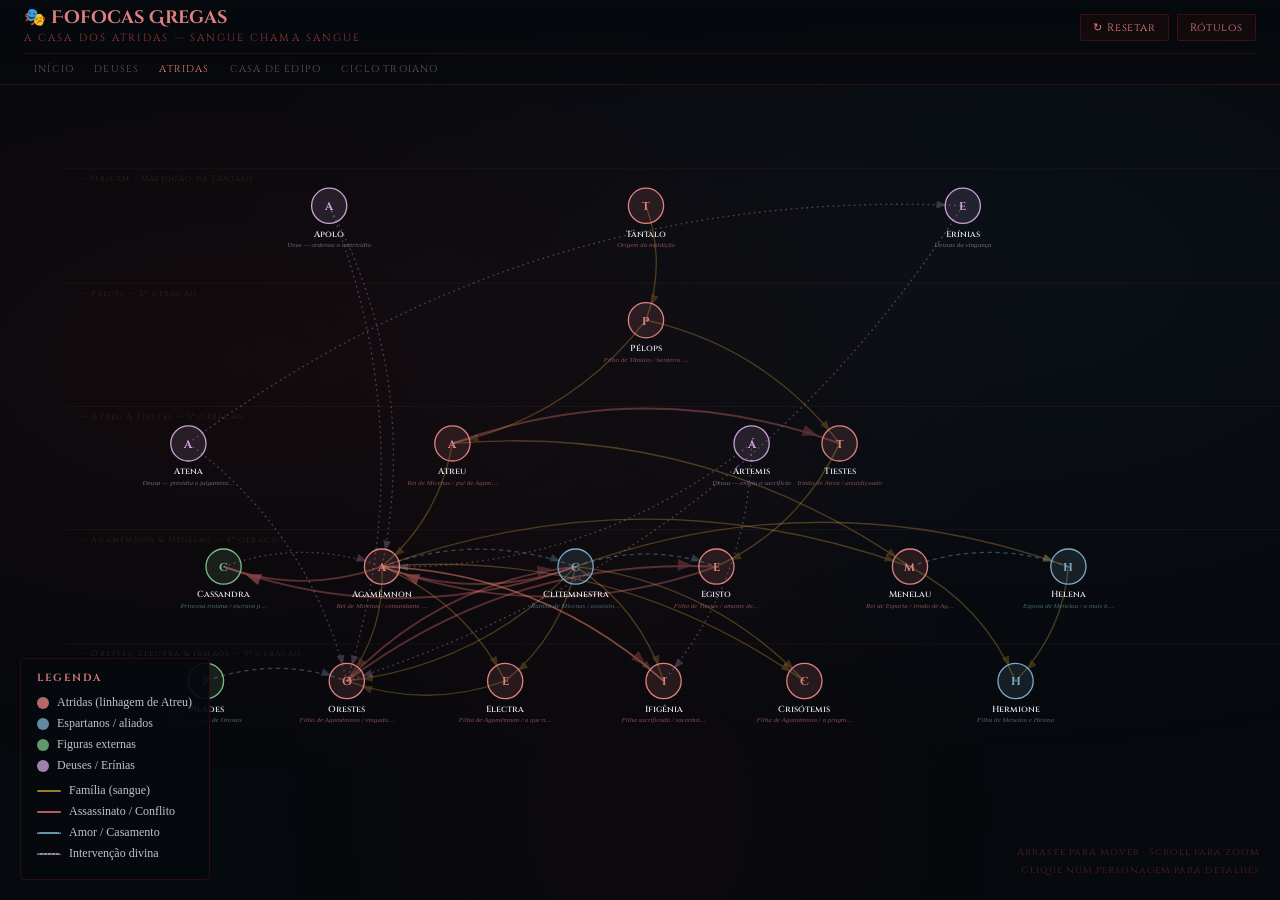
==== atridas-mapa.html @ 34084a75 "Add family tree map for Édipo and update navigation - Created a new HTML file for the family tree of" ====
<!DOCTYPE html>
<html lang="pt-BR">
<head>
<meta charset="UTF-8">
<meta name="viewport" content="width=device-width, initial-scale=1.0">
<title>Fofocas Gregas — Os Atridas</title>
<link href="https://fonts.googleapis.com/css2?family=Cinzel+Decorative:wght@700;900&family=Cinzel:wght@400;600;700&family=IM+Fell+English:ital@0;1&display=swap" rel="stylesheet">
<style>
* { margin:0; padding:0; box-sizing:border-box; }
:root {
  --bg: #06090D;
  --crimson: #8B1A1A;
  --crimson-l: #C44040;
  --steel: #4A6A8A;
  --steel-l: #7AAAC4;
  --gold: #C9973A;
  --gold-l: #E8C472;
  --parch: #EEF2F8;
  --green-l: #7ABD8A;
  --purple-l: #C8A0D4;
}
body {
  background: var(--bg);
  font-family: 'IM Fell English', Georgia, serif;
  overflow: hidden; height:100vh; width:100vw;
}
body::before {
  content:'';
  position:fixed; inset:0;
  background:
    radial-gradient(ellipse at 20% 40%, rgba(139,26,26,0.1) 0%, transparent 55%),
    radial-gradient(ellipse at 80% 30%, rgba(74,106,138,0.08) 0%, transparent 55%),
    radial-gradient(ellipse at 50% 90%, rgba(139,26,26,0.06) 0%, transparent 40%);
  pointer-events:none;
}
#header {
  position:fixed; top:0; left:0; right:0; z-index:100;
  padding:10px 24px 0;
  display:flex; flex-direction:column; align-items:stretch;
  background:linear-gradient(to bottom,rgba(6,9,13,0.98),rgba(6,9,13,0.7));
  border-bottom:1px solid rgba(139,26,26,0.35);
}
.header-top { display:flex; align-items:center; justify-content:space-between; padding-bottom:8px; }
.header-left h1 { font-family:'Cinzel Decorative',serif; font-size:1.1rem; color:#E08080; line-height:1; }
.header-left p { font-family:'Cinzel',serif; font-size:0.65rem; letter-spacing:0.2em; color:var(--crimson-l); opacity:0.8; margin-top:3px; text-transform:uppercase; }
.header-controls { display:flex; gap:8px; }
.btn { font-family:'Cinzel',serif; font-size:0.68rem; letter-spacing:0.08em; padding:5px 12px; border:1px solid rgba(139,26,26,0.4); background:rgba(139,26,26,0.1); color:#E08080; border-radius:2px; cursor:pointer; transition:all 0.2s; }
.btn:hover { background:rgba(139,26,26,0.25); border-color:var(--crimson-l); }

.site-nav { display:flex; border-top:1px solid rgba(139,26,26,0.25); padding:4px 0; }
.site-nav a { font-family:'Cinzel',serif; font-size:0.62rem; letter-spacing:0.12em; text-transform:uppercase; text-decoration:none; color:rgba(200,160,160,0.5); padding:4px 10px; transition:color 0.2s; }
.site-nav a:hover { color:#E08080; }
.site-nav a.active { color:#E08080; }

#legend {
  position:fixed; bottom:20px; left:20px; z-index:100;
  background:rgba(6,9,13,0.93); border:1px solid rgba(139,26,26,0.28); border-radius:4px; padding:12px 16px; min-width:190px;
}
#legend h3 { font-family:'Cinzel',serif; font-size:0.65rem; letter-spacing:0.15em; color:#E08080; text-transform:uppercase; margin-bottom:10px; opacity:0.9; }
.leg-item { display:flex; align-items:center; gap:8px; margin-bottom:6px; font-size:0.75rem; color:var(--parch); opacity:0.8; }
.leg-dot { width:12px; height:12px; border-radius:50%; flex-shrink:0; }
.leg-line { width:24px; height:2px; flex-shrink:0; border-radius:2px; }

#info-panel {
  position:fixed; top:100px; right:20px; z-index:100; width:270px;
  background:rgba(6,9,13,0.97); border:1px solid rgba(139,26,26,0.38); border-radius:4px;
  padding:18px; opacity:0; transform:translateX(20px); transition:all 0.3s ease; pointer-events:none;
}
#info-panel.visible { opacity:1; transform:translateX(0); pointer-events:all; }
#info-name { font-family:'Cinzel',serif; font-size:1rem; font-weight:700; color:#E08080; margin-bottom:4px; }
#info-role { font-style:italic; font-size:0.8rem; color:var(--crimson-l); opacity:0.9; margin-bottom:10px; }
#info-desc { font-size:0.8rem; color:var(--parch); opacity:0.85; line-height:1.65; margin-bottom:10px; }
#info-obras { border-top:1px solid rgba(139,26,26,0.22); padding-top:10px; }
#info-obras h4 { font-family:'Cinzel',serif; font-size:0.62rem; letter-spacing:0.15em; color:var(--crimson-l); opacity:0.7; text-transform:uppercase; margin-bottom:6px; }
.obra-tag { display:inline-block; background:rgba(139,26,26,0.14); border:1px solid rgba(139,26,26,0.32); border-radius:2px; padding:2px 7px; font-size:0.7rem; color:var(--parch); margin:2px; }
#info-close { position:absolute; top:10px; right:12px; font-size:1rem; color:#E08080; opacity:0.5; cursor:pointer; background:none; border:none; font-family:serif; }
#info-close:hover { opacity:1; }

#hint { position:fixed; bottom:20px; right:20px; z-index:100; font-family:'Cinzel',serif; font-size:0.62rem; letter-spacing:0.1em; color:var(--crimson-l); opacity:0.4; text-align:right; line-height:1.8; }
#canvas { position:fixed; inset:0; width:100%; height:100%; }
</style>
</head>
<body>

<div id="header">
  <div class="header-top">
    <div class="header-left">
      <h1>🎭 Fofocas Gregas</h1>
      <p>A Casa dos Atridas — Sangue chama sangue</p>
    </div>
    <div class="header-controls">
      <button class="btn" onclick="resetView()">&#8635; Resetar</button>
      <button class="btn" onclick="toggleLabels()">Rótulos</button>
    </div>
  </div>
  <nav class="site-nav">
    <a href="index.html">Início</a>
    <a href="deuses-mapa.html">Deuses</a>
    <a href="atridas-mapa.html" class="active">Atridas</a>
    <a href="familia-edipo-mapa.html">Casa de Édipo</a>
    <a href="ciclo-troiano-mapa.html">Ciclo Troiano</a>
  </nav>
</div>

<div id="legend">
  <h3>Legenda</h3>
  <div class="leg-item"><div class="leg-dot" style="background:#E08080"></div> Atridas (linhagem de Atreu)</div>
  <div class="leg-item"><div class="leg-dot" style="background:#7AAAC4"></div> Espartanos / aliados</div>
  <div class="leg-item"><div class="leg-dot" style="background:#7ABD8A"></div> Figuras externas</div>
  <div class="leg-item"><div class="leg-dot" style="background:#C8A0D4"></div> Deuses / Erínias</div>
  <div style="margin-top:10px">
  <div class="leg-item"><div class="leg-line" style="background:#C9973A"></div> Família (sangue)</div>
  <div class="leg-item"><div class="leg-line" style="background:#E87272"></div> Assassinato / Conflito</div>
  <div class="leg-item"><div class="leg-line" style="background:none; border-top:2px dashed #7EB8D4; height:0"></div> Amor / Casamento</div>
  <div class="leg-item"><div class="leg-line" style="background:none; border-top:2px dotted #C8A0D4; height:0"></div> Intervenção divina</div>
  </div>
</div>

<div id="info-panel">
  <button id="info-close" onclick="closeInfo()">✕</button>
  <div id="info-name"></div>
  <div id="info-role"></div>
  <div id="info-desc"></div>
  <div id="info-obras">
    <h4>Aparece em</h4>
    <div id="info-obras-list"></div>
  </div>
</div>

<div id="hint">
  Arraste para mover · Scroll para zoom<br>
  Clique num personagem para detalhes
</div>

<svg id="canvas"></svg>

<script>
const CX = 660;
const GY  = [110, 240, 380, 520, 650];

const nodes = [
  // GEN 0 — origem da maldição
  { id:'tantalo',    label:'Tântalo',     role:'Origem da maldição',          group:'atrida',  x:CX,      y:GY[0],
    desc:'Rei lídio, filho de Zeus. Cometeu o crime mais abominável: matou o próprio filho Pélops, cozinhou-o e serviu aos deuses num banquete. Foi condenado ao Tártaro para sempre. Sua transgressão atraiu a maldição que perseguiria toda a linhagem.',
    obras:['Referenciado em Agamêmnon (Ésquilo)','As Troianas'] },
  { id:'erinias',    label:'Erínias',     role:'Deusas da vingança',          group:'deus',    x:CX+360,  y:GY[0],
    desc:'As Fúrias — Alecto, Megera e Tisífone. Deusas da vingança familiar que perseguem quem derrama sangue de parentes. São as grandes antagonistas de Orestes na Oresteia de Ésquilo, transformando-se ao final nas Eumênides ("as benevolentes").',
    obras:['As Eumênides (Ésquilo)','As Coéforas (Ésquilo)'] },
  { id:'apolo',      label:'Apolo',       role:'Deus — ordenou o matricídio', group:'deus',    x:CX-360,  y:GY[0],
    desc:'Deus da profecia e da purificação. Foi Apolo quem ordenou a Orestes que vingasse o pai matando a mãe. Depois defendeu Orestes no tribunal de Atena em Atenas — o primeiro julgamento por júri da história mítica.',
    obras:['As Eumênides (Ésquilo)','As Coéforas','Orestes (Eurípides)','Electra (Eurípides)'] },

  // GEN 1
  { id:'pelops',     label:'Pélops',      role:'Filho de Tântalo / herdeiro da maldição', group:'atrida', x:CX, y:GY[1],
    desc:'Filho de Tântalo, reconstituído pelos deuses após o banquete macabro. Venceu uma corrida de bigas traindo o auriga Mírtilo — e ao matá-lo, recebeu outra maldição sobre seus filhos. Deu nome ao Peloponeso.',
    obras:['Referenciado em Agamêmnon','Electra'] },

  // GEN 2
  { id:'atreu',      label:'Atreu',       role:'Rei de Micenas / pai de Agamêmnon', group:'atrida', x:CX-220, y:GY[2],
    desc:'Filho de Pélops, rei de Micenas. Sua rivalidade com o irmão Tiestes chegou ao cúmulo do horror: serviu-lhe os próprios filhos num banquete de vingança. Pai de Agamêmnon e Menelau — os Atridas.',
    obras:['Referenciado em Agamêmnon (Ésquilo)','Electra'] },
  { id:'tiestes',    label:'Tiestes',     role:'Irmão de Atreu / amaldiçoado', group:'atrida', x:CX+220, y:GY[2],
    desc:'Irmão rival de Atreu. Seduziu a esposa do irmão e em represália foi servido com carne dos próprios filhos. Amaldiçoou Atreu e toda a descendência. Pai de Egisto — que vingaria o pai décadas depois.',
    obras:['Referenciado em Agamêmnon','Electra (Sófocles)'] },

  // GEN 3
  { id:'agamemnon',  label:'Agamêmnon',   role:'Rei de Micenas / comandante grego', group:'atrida', x:CX-300, y:GY[3],
    desc:'O filho mais célebre de Atreu. Comandante supremo dos gregos em Troia. Sacrificou a filha Ifigênia para obter ventos favoráveis. Ao regressar vitorioso, foi assassinado na banheira pela esposa Clitemnestra e o amante Egisto. Protagonista da tragédia que abre a Oresteia.',
    obras:['Agamêmnon (Ésquilo)','As Coéforas','Hécuba (Eurípides)','Ifigênia em Áulis','As Troianas'] },
  { id:'menelau',    label:'Menelau',      role:'Rei de Esparta / irmão de Agamêmnon', group:'atrida', x:CX+300, y:GY[3],
    desc:'Irmão de Agamêmnon, rei de Esparta. O rapto de sua esposa Helena por Páris foi o estopim da Guerra de Troia. Personagem que em Eurípides aparece frequentemente como político covarde e calculista, contrastando com a imagem heroica tradicional.',
    obras:['As Troianas','Andrômaca','Helena','Orestes (Eurípides)','Ifigênia em Áulis'] },
  { id:'egisto',     label:'Egisto',       role:'Filho de Tiestes / amante de Clitemnestra', group:'atrida', x:CX+80, y:GY[3],
    desc:'Único filho sobrevivente de Tiestes. Tornou-se amante de Clitemnestra durante a ausência de Agamêmnon e co-conspirador no assassinato do rei. Governa Micenas com a rainha até ser morto por Orestes em ato de vingança.',
    obras:['Agamêmnon (Ésquilo)','As Coéforas','Electra (Sófocles)','Electra (Eurípides)'] },

  // ESPOSAS / PARCEIRAS GEN 3
  { id:'clitemnestra', label:'Clitemnestra', role:'Rainha de Micenas / assassina do marido', group:'esparta', x:CX-80, y:GY[3],
    desc:'A grande figura feminina da Oresteia. Matou Agamêmnon em vingança pelo sacrifício de Ifigênia e pela chegada de Cassandra como escrava. Governa Micenas com pulso de ferro até ser morta pelo próprio filho Orestes — e mesmo morta persegue-o como fantasma.',
    obras:['Agamêmnon (Ésquilo)','As Coéforas','As Eumênides','Electra (Sófocles)','Electra (Eurípides)','Ifigênia em Áulis'] },
  { id:'helena',     label:'Helena',        role:'Esposa de Menelau / a mais bela', group:'esparta', x:CX+480, y:GY[3],
    desc:'Filha de Zeus e Leda, irmã de Clitemnestra. A mulher mais bela do mundo. Sua fuga (ou rapto) com Páris causou a Guerra de Troia. Eurípides sugere numa versão alternativa que um fantasma foi para Troia enquanto a verdadeira Helena aguardava no Egito.',
    obras:['As Troianas','Helena (Eurípides)','Orestes (Eurípides)','Andrômaca'] },

  // GEN 4 — filhos
  { id:'orestes',    label:'Orestes',      role:'Filho de Agamêmnon / vingador / julgado', group:'atrida', x:CX-340, y:GY[4],
    desc:'O centro da Oresteia. Exilado desde criança, retorna para vingar o pai matando a mãe e Egisto — ato ordenado por Apolo mas punido pelas Erínias. É o primeiro personagem mítico a ser "julgado" por um tribunal humano, em Atenas, e absolvido. Aparece em mais peças do que qualquer outro herói trágico.',
    obras:['As Coéforas (Ésquilo)','As Eumênides','Electra (Sófocles)','Electra (Eurípides)','Orestes (Eurípides)','Andrômaca','Ifigênia em Táuris'] },
  { id:'electra',    label:'Electra',      role:'Filha de Agamêmnon / a que não esquece', group:'atrida', x:CX-160, y:GY[4],
    desc:'Filha de Agamêmnon e Clitemnestra. Recusou-se a aceitar o assassinato do pai e passou anos em humilhação na corte de Egisto e Clitemnestra, esperando o retorno de Orestes. Incita o irmão ao matricídio. Aparece em três versões diferentes — Ésquilo, Sófocles e Eurípides — cada uma com uma psicologia distinta.',
    obras:['As Coéforas (Ésquilo)','Electra (Sófocles)','Electra (Eurípides)','Orestes (Eurípides)'] },
  { id:'ifigenia',   label:'Ifigênia',     role:'Filha sacrificada / sacerdotisa', group:'atrida', x:CX+20,  y:GY[4],
    desc:'Primogênita de Agamêmnon. Sacrificada (ou não, dependendo da versão) pelo pai para obter ventos favoráveis à frota grega. Ártemis a salvou transportando-a para a Táuris como sacerdotisa. Reencontra Orestes na Táuris numa peça de aventura quase novelesca de Eurípides.',
    obras:['Ifigênia em Áulis (Eurípides)','Ifigênia em Táuris (Eurípides)'] },
  { id:'crisótemis',  label:'Crisótemis',  role:'Filha de Agamêmnon / a pragmática', group:'atrida', x:CX+180, y:GY[4],
    desc:'Filha de Agamêmnon e Clitemnestra, irmã de Electra. Pragmática e conformada, aconselha Electra a aceitar a situação. Funciona na peça de Sófocles como contraponto à obsessão vingativa da irmã — papel análogo ao de Ismene em Antígona.',
    obras:['Electra (Sófocles)'] },
  { id:'hermione',   label:'Hermione',     role:'Filha de Menelau e Helena',       group:'esparta', x:CX+420, y:GY[4],
    desc:'Única filha de Menelau e Helena, criada em Esparta enquanto a mãe estava em Troia. Em Andrômaca é a antagonista cruel que persegue a troiana. Em Orestes participa de um tenso triângulo com o primo e com Neoptólemo.',
    obras:['Andrômaca (Eurípides)','Orestes (Eurípides)'] },

  // outros ligados
  { id:'pilades',    label:'Pílades',      role:'Melhor amigo de Orestes',         group:'externo', x:CX-500, y:GY[4],
    desc:'Príncipe da Fócida, filho de Estrofio, melhor amigo e cunhado de Orestes. Figura de lealdade absoluta — em As Coéforas pronuncia apenas três versos, mas decisivos. Em Orestes de Eurípides torna-se co-conspirador num plano desesperado.',
    obras:['As Coéforas (Ésquilo)','Electra (Sófocles)','Electra (Eurípides)','Orestes (Eurípides)','Ifigênia em Táuris'] },
  { id:'atena',      label:'Atena',        role:'Deusa — presidiu o julgamento',   group:'deus',    x:CX-520, y:GY[2],
    desc:'Deusa da sabedoria. Presidiu o julgamento de Orestes no Areópago de Atenas, usando seu voto de minerva para absolver o matricida e transformar as Erínias nas Eumênides ("as benevolentes"). Ato que inaugura simbolicamente o sistema judiciário.',
    obras:['As Eumênides (Ésquilo)','As Troianas','Orestes (Eurípides)'] },
  { id:'cassandra',  label:'Cassandra',    role:'Princesa troiana / escrava profetisa', group:'externo', x:CX-480, y:GY[3],
    desc:'Princesa de Troia, amaldiçoada por Apolo para profetizar verdades que ninguém acredita. Levada como prêmio de guerra por Agamêmnon. Prevê seu próprio assassinato e o do rei com clareza perturbadora no palácio de Micenas, mas é ignorada.',
    obras:['Agamêmnon (Ésquilo)','As Troianas (Eurípides)','Hécuba'] },
  { id:'artemis',    label:'Ártemis',      role:'Deusa — exigiu o sacrifício',     group:'deus',    x:CX+120,  y:GY[2],
    desc:'Deusa da caça. Ofendida por Agamêmnon, reteve os ventos em Áulis e exigiu o sacrifício de Ifigênia. Numa versão alternativa (Eurípides), salvou Ifigênia no último momento substituindo-a por uma corça, transportando-a à Táuris.',
    obras:['Ifigênia em Áulis','Ifigênia em Táuris (Eurípides)','Hipólito (Eurípides)'] },
];

const edges = [
  // maldição original
  { s:'tantalo',     t:'pelops',      type:'familia',  label:'pai / filho amaldiçoado' },
  { s:'pelops',      t:'atreu',       type:'familia',  label:'pai / filho' },
  { s:'pelops',      t:'tiestes',     type:'familia',  label:'pai / filho' },
  { s:'atreu',       t:'tiestes',     type:'conflito', label:'serviu os filhos num banquete' },
  { s:'tiestes',     t:'egisto',      type:'familia',  label:'pai / filho (vingador)' },

  // atridas geração 3
  { s:'atreu',       t:'agamemnon',   type:'familia',  label:'pai / filho' },
  { s:'atreu',       t:'menelau',     type:'familia',  label:'pai / filho' },
  { s:'agamemnon',   t:'menelau',     type:'familia',  label:'irmãos Atridas' },

  // casamentos
  { s:'agamemnon',   t:'clitemnestra',type:'amor',     label:'casamento' },
  { s:'menelau',     t:'helena',      type:'amor',     label:'casamento' },
  { s:'clitemnestra',t:'egisto',      type:'amor',     label:'adultério / co-conspiradores' },

  // filhos agamêmnon
  { s:'agamemnon',   t:'orestes',     type:'familia',  label:'pai / filho' },
  { s:'agamemnon',   t:'electra',     type:'familia',  label:'pai / filha' },
  { s:'agamemnon',   t:'ifigenia',    type:'familia',  label:'pai / filha' },
  { s:'agamemnon',   t:'crisótemis',  type:'familia',  label:'pai / filha' },
  { s:'clitemnestra',t:'orestes',     type:'familia',  label:'mãe / filho' },
  { s:'clitemnestra',t:'electra',     type:'familia',  label:'mãe / filha' },
  { s:'clitemnestra',t:'ifigenia',    type:'familia',  label:'mãe / filha' },
  { s:'clitemnestra',t:'crisótemis',  type:'familia',  label:'mãe / filha' },

  // filhos menelau
  { s:'menelau',     t:'hermione',    type:'familia',  label:'pai / filha' },
  { s:'helena',      t:'hermione',    type:'familia',  label:'mãe / filha' },
  { s:'clitemnestra',t:'helena',      type:'familia',  label:'irmãs' },

  // assassinatos
  { s:'clitemnestra',t:'agamemnon',   type:'conflito', label:'assassinou na banheira' },
  { s:'egisto',      t:'agamemnon',   type:'conflito', label:'co-autor do assassinato' },
  { s:'orestes',     t:'clitemnestra',type:'conflito', label:'matricídio (por ordem de Apolo)' },
  { s:'orestes',     t:'egisto',      type:'conflito', label:'matou o usurpador' },
  { s:'agamemnon',   t:'ifigenia',    type:'conflito', label:'sacrificou a filha em Áulis' },
  { s:'agamemnon',   t:'cassandra',   type:'conflito', label:'trouxe como escrava' },
  { s:'clitemnestra',t:'cassandra',   type:'conflito', label:'assassinou junto com Agamêmnon' },

  // divinos
  { s:'apolo',       t:'orestes',     type:'divino',   label:'ordenou o matricídio' },
  { s:'apolo',       t:'agamemnon',   type:'divino',   label:'puniu com maldições' },
  { s:'erinias',     t:'orestes',     type:'divino',   label:'perseguiram o matricida' },
  { s:'atena',       t:'orestes',     type:'divino',   label:'absolveu no tribunal' },
  { s:'atena',       t:'erinias',     type:'divino',   label:'transformou em Eumênides' },
  { s:'artemis',     t:'agamemnon',   type:'divino',   label:'exigiu sacrifício de Ifigênia' },
  { s:'artemis',     t:'ifigenia',    type:'divino',   label:'salvou e levou à Táuris' },
  { s:'cassandra',   t:'agamemnon',   type:'divino',   label:'previu o assassinato' },

  // amizades / apoios
  { s:'pilades',     t:'orestes',     type:'amor',     label:'amizade absoluta / apoiou o matricídio' },
  { s:'electra',     t:'orestes',     type:'familia',  label:'incitou e reconheceu o irmão' },
];

// ─── RENDER ─────────────────────────────────────────────────────────────────
const svg = document.getElementById('canvas');
const W = window.innerWidth, H = window.innerHeight;
svg.setAttribute('viewBox', `0 0 ${W} ${H}`);

let transform = { x:0, y:0, scale:1 };
let showLabels = true, dragging = false, dragStart = null, transformStart = null, selectedNode = null;

const groupColors = {
  atrida:  '#E08080',
  esparta: '#7AAAC4',
  externo: '#7ABD8A',
  deus:    '#C8A0D4',
};
const groupFill = {
  atrida:  'rgba(224,128,128,0.13)',
  esparta: 'rgba(122,170,196,0.13)',
  externo: 'rgba(122,189,138,0.12)',
  deus:    'rgba(200,160,212,0.13)',
};
const edgeColors = {
  familia:  '#C9973A',
  amor:     '#7EB8D4',
  conflito: '#E87272',
  divino:   '#C8A0D4',
};

function ns(tag, attrs={}) {
  const el = document.createElementNS('http://www.w3.org/2000/svg', tag);
  for (const [k,v] of Object.entries(attrs)) el.setAttribute(k,v);
  return el;
}

const defs = ns('defs');
['familia','amor','conflito','divino'].forEach(t => {
  const mk = ns('marker',{id:`arr-${t}`,markerWidth:8,markerHeight:8,refX:20,refY:3,orient:'auto'});
  mk.appendChild(ns('path',{d:'M0,0 L0,6 L8,3 z',fill:edgeColors[t],opacity:'0.75'}));
  defs.appendChild(mk);
});
const flt = ns('filter',{id:'glow',x:'-30%',y:'-30%',width:'160%',height:'160%'});
flt.appendChild(ns('feGaussianBlur',{stdDeviation:'5',result:'blur'}));
flt.appendChild(ns('feComposite',{in:'SourceGraphic',in2:'blur',operator:'over'}));
defs.appendChild(flt);
svg.appendChild(defs);

const g = ns('g',{id:'main'});
svg.appendChild(g);
const edgeGroup = ns('g'), nodeGroup = ns('g');
g.appendChild(edgeGroup); g.appendChild(nodeGroup);

// generation bands
[['Origem / Maldição de Tântalo', GY[0]],
 ['Pélops — 2ª geração', GY[1]],
 ['Atreu & Tiestes — 3ª geração', GY[2]],
 ['Agamêmnon & Menelau — 4ª geração', GY[3]],
 ['Orestes, Electra & irmãos — 5ª geração', GY[4]]
].forEach(([lbl, y]) => {
  const line = ns('line',{x1:0,y1:y-42,x2:W*3,y2:y-42,stroke:'rgba(224,128,128,0.07)','stroke-width':'1'});
  edgeGroup.appendChild(line);
  const t = ns('text',{x:18,y:y-28,'font-family':'Cinzel, serif','font-size':'9','letter-spacing':'0.15em',fill:'rgba(224,128,128,0.2)'});
  t.textContent = `— ${lbl}`;
  edgeGroup.appendChild(t);
});

// edges
const edgeEls = {};
edges.forEach(e => {
  const src=nodes.find(n=>n.id===e.s), tgt=nodes.find(n=>n.id===e.t);
  if(!src||!tgt) return;
  const dx=tgt.x-src.x, dy=tgt.y-src.y;
  const mx=src.x+dx*0.5+dy*0.18, my=src.y+dy*0.5-dx*0.18;
  const dash = e.type==='amor'?'5,4':e.type==='divino'?'2,4':'none';
  const path = ns('path',{
    d:`M${src.x},${src.y} Q${mx},${my} ${tgt.x},${tgt.y}`,
    fill:'none', stroke:edgeColors[e.type],
    'stroke-width':e.type==='conflito'?2.2:1.5,
    'stroke-dasharray':dash, opacity:0.35,
    'marker-end':`url(#arr-${e.type})`,
  });
  edgeGroup.appendChild(path);
  const lbl = ns('text',{x:mx,y:my,'text-anchor':'middle','font-family':'IM Fell English, serif','font-size':'9','font-style':'italic',fill:edgeColors[e.type],opacity:0,'pointer-events':'none'});
  lbl.textContent = e.label;
  edgeGroup.appendChild(lbl);
  edgeEls[`${e.s}-${e.t}`]={path,lbl};
});

// nodes
const nodeEls = {};
nodes.forEach(node => {
  const grp = ns('g',{cursor:'pointer'});
  grp.dataset.id = node.id;
  const ring = ns('circle',{cx:node.x,cy:node.y,r:27,fill:'none',stroke:groupColors[node.group],'stroke-width':1.5,opacity:0,filter:'url(#glow)'});
  grp.appendChild(ring);
  const circle = ns('circle',{cx:node.x,cy:node.y,r:20,fill:groupFill[node.group],stroke:groupColors[node.group],'stroke-width':1.5});
  grp.appendChild(circle);
  const icon = ns('text',{x:node.x,y:node.y+5,'text-anchor':'middle','font-family':'Cinzel, serif','font-size':'13','font-weight':'700',fill:groupColors[node.group],'pointer-events':'none'});
  icon.textContent = node.label[0];
  grp.appendChild(icon);
  const label = ns('text',{x:node.x,y:node.y+35,'text-anchor':'middle','font-family':'Cinzel, serif','font-size':'10','font-weight':'600',fill:'#EEF2F8',opacity:showLabels?0.9:0,'pointer-events':'none'});
  label.textContent = node.label;
  grp.appendChild(label);
  const role = ns('text',{x:node.x,y:node.y+47,'text-anchor':'middle','font-family':'IM Fell English, serif','font-size':'8','font-style':'italic',fill:groupColors[node.group],opacity:showLabels?0.55:0,'pointer-events':'none'});
  role.textContent = node.role.length>28?node.role.slice(0,28)+'…':node.role;
  grp.appendChild(role);
  nodeGroup.appendChild(grp);
  nodeEls[node.id]={grp,circle,ring,label,role};

  grp.addEventListener('mouseenter',()=>{ if(selectedNode===node.id)return; circle.setAttribute('r',23); ring.setAttribute('opacity',0.5); highlightEdges(node.id,0.88); });
  grp.addEventListener('mouseleave',()=>{ if(selectedNode===node.id)return; circle.setAttribute('r',20); ring.setAttribute('opacity',0); resetEdges(); });
  grp.addEventListener('click',ev=>{ ev.stopPropagation(); selectNode(node); });
});

function highlightEdges(id,op){ edges.forEach(e=>{ const k=`${e.s}-${e.t}`; if(!edgeEls[k])return; if(e.s===id||e.t===id){edgeEls[k].path.setAttribute('opacity',op);edgeEls[k].lbl.setAttribute('opacity',op*0.9);}else edgeEls[k].path.setAttribute('opacity',0.05); }); }
function resetEdges(){ edges.forEach(e=>{ const k=`${e.s}-${e.t}`; if(!edgeEls[k])return; edgeEls[k].path.setAttribute('opacity',0.35); edgeEls[k].lbl.setAttribute('opacity',0); }); }
function selectNode(node){
  if(selectedNode&&nodeEls[selectedNode]){nodeEls[selectedNode].circle.setAttribute('r',20);nodeEls[selectedNode].ring.setAttribute('opacity',0);nodeEls[selectedNode].circle.setAttribute('stroke-width',1.5);}
  if(selectedNode===node.id){selectedNode=null;resetEdges();closeInfo();return;}
  selectedNode=node.id;
  nodeEls[node.id].circle.setAttribute('r',24);nodeEls[node.id].ring.setAttribute('opacity',0.85);nodeEls[node.id].circle.setAttribute('stroke-width',2.5);
  highlightEdges(node.id,0.92);
  document.getElementById('info-name').textContent=node.label;
  document.getElementById('info-role').textContent=node.role;
  document.getElementById('info-desc').textContent=node.desc;
  document.getElementById('info-obras-list').innerHTML=node.obras.map(o=>`<span class="obra-tag">${o}</span>`).join('');
  document.getElementById('info-panel').classList.add('visible');
}
function closeInfo(){
  document.getElementById('info-panel').classList.remove('visible');
  if(selectedNode&&nodeEls[selectedNode]){nodeEls[selectedNode].circle.setAttribute('r',20);nodeEls[selectedNode].ring.setAttribute('opacity',0);nodeEls[selectedNode].circle.setAttribute('stroke-width',1.5);}
  selectedNode=null;resetEdges();
}
svg.addEventListener('click',()=>closeInfo());
window.closeInfo=closeInfo;

// pan & zoom
const bb=nodes.reduce((a,n)=>({minX:Math.min(a.minX,n.x),maxX:Math.max(a.maxX,n.x),minY:Math.min(a.minY,n.y),maxY:Math.max(a.maxY,n.y)}),{minX:Infinity,maxX:-Infinity,minY:Infinity,maxY:-Infinity});
const cW=bb.maxX-bb.minX+140,cH=bb.maxY-bb.minY+140;
const initScale=Math.min((W-60)/cW,(H-100)/cH,1)*0.88;
transform.scale=initScale;
transform.x=(W-cW*initScale)/2-bb.minX*initScale+50;
transform.y=(H-cH*initScale)/2-bb.minY*initScale+55;
function applyT(){g.setAttribute('transform',`translate(${transform.x},${transform.y}) scale(${transform.scale})`);}
applyT();

svg.addEventListener('mousedown',e=>{if(e.target.closest('[data-id]'))return;dragging=true;dragStart={x:e.clientX,y:e.clientY};transformStart={...transform};svg.style.cursor='grabbing';});
window.addEventListener('mousemove',e=>{if(!dragging)return;transform.x=transformStart.x+(e.clientX-dragStart.x);transform.y=transformStart.y+(e.clientY-dragStart.y);applyT();});
window.addEventListener('mouseup',()=>{dragging=false;svg.style.cursor='default';});
svg.addEventListener('wheel',e=>{e.preventDefault();const f=e.deltaY<0?1.1:0.91;transform.x=e.clientX-(e.clientX-transform.x)*f;transform.y=e.clientY-(e.clientY-transform.y)*f;transform.scale*=f;applyT();},{passive:false});
let ltx=null,lty=null;
svg.addEventListener('touchstart',e=>{if(e.touches.length===1){dragging=true;ltx=e.touches[0].clientX;lty=e.touches[0].clientY;transformStart={...transform};dragStart={x:ltx,y:lty};}},{passive:true});
svg.addEventListener('touchmove',e=>{if(!dragging||e.touches.length!==1)return;transform.x=transformStart.x+(e.touches[0].clientX-dragStart.x);transform.y=transformStart.y+(e.touches[0].clientY-dragStart.y);applyT();},{passive:true});
svg.addEventListener('touchend',()=>{dragging=false;});
function resetView(){transform.scale=initScale;transform.x=(W-cW*initScale)/2-bb.minX*initScale+50;transform.y=(H-cH*initScale)/2-bb.minY*initScale+55;applyT();}
function toggleLabels(){showLabels=!showLabels;Object.values(nodeEls).forEach(({label,role})=>{label.setAttribute('opacity',showLabels?0.9:0);role.setAttribute('opacity',showLabels?0.55:0);});}
window.resetView=resetView;window.toggleLabels=toggleLabels;
</script>
</body>
</html>
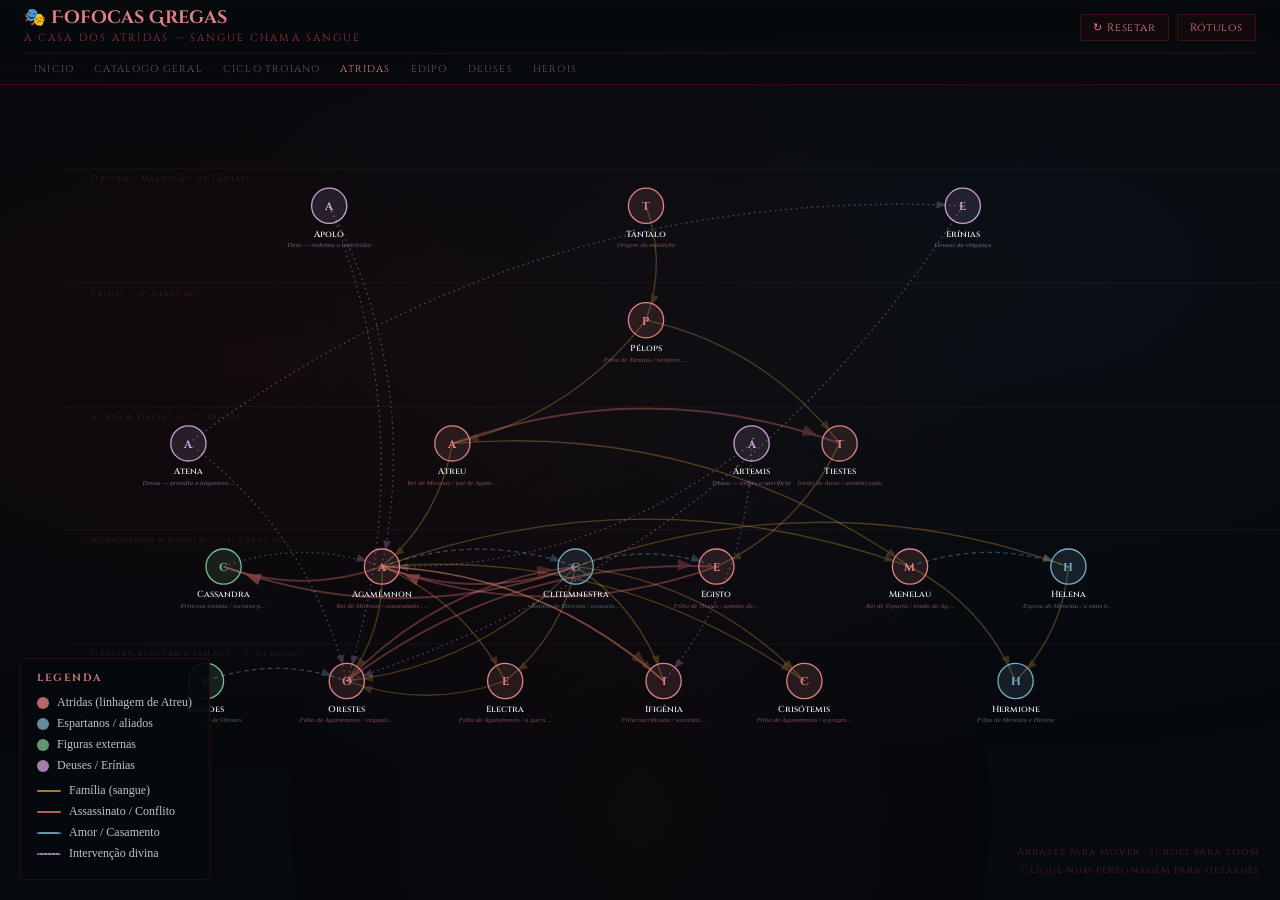
==== commit b41575f6: "Refactor cards in index.html to swap Édipo and Atridas content; add menu-links.js for dynamic naviga" ====
--- a/atridas-mapa.html
+++ b/atridas-mapa.html
@@ -1,431 +1,1328 @@
-<!DOCTYPE html>
+<!doctype html>
 <html lang="pt-BR">
-<head>
-<meta charset="UTF-8">
-<meta name="viewport" content="width=device-width, initial-scale=1.0">
-<title>Fofocas Gregas — Os Atridas</title>
-<link href="https://fonts.googleapis.com/css2?family=Cinzel+Decorative:wght@700;900&family=Cinzel:wght@400;600;700&family=IM+Fell+English:ital@0;1&display=swap" rel="stylesheet">
-<style>
-* { margin:0; padding:0; box-sizing:border-box; }
-:root {
-  --bg: #06090D;
-  --crimson: #8B1A1A;
-  --crimson-l: #C44040;
-  --steel: #4A6A8A;
-  --steel-l: #7AAAC4;
-  --gold: #C9973A;
-  --gold-l: #E8C472;
-  --parch: #EEF2F8;
-  --green-l: #7ABD8A;
-  --purple-l: #C8A0D4;
-}
-body {
-  background: var(--bg);
-  font-family: 'IM Fell English', Georgia, serif;
-  overflow: hidden; height:100vh; width:100vw;
-}
-body::before {
-  content:'';
-  position:fixed; inset:0;
-  background:
-    radial-gradient(ellipse at 20% 40%, rgba(139,26,26,0.1) 0%, transparent 55%),
-    radial-gradient(ellipse at 80% 30%, rgba(74,106,138,0.08) 0%, transparent 55%),
-    radial-gradient(ellipse at 50% 90%, rgba(139,26,26,0.06) 0%, transparent 40%);
-  pointer-events:none;
-}
-#header {
-  position:fixed; top:0; left:0; right:0; z-index:100;
-  padding:10px 24px 0;
-  display:flex; flex-direction:column; align-items:stretch;
-  background:linear-gradient(to bottom,rgba(6,9,13,0.98),rgba(6,9,13,0.7));
-  border-bottom:1px solid rgba(139,26,26,0.35);
-}
-.header-top { display:flex; align-items:center; justify-content:space-between; padding-bottom:8px; }
-.header-left h1 { font-family:'Cinzel Decorative',serif; font-size:1.1rem; color:#E08080; line-height:1; }
-.header-left p { font-family:'Cinzel',serif; font-size:0.65rem; letter-spacing:0.2em; color:var(--crimson-l); opacity:0.8; margin-top:3px; text-transform:uppercase; }
-.header-controls { display:flex; gap:8px; }
-.btn { font-family:'Cinzel',serif; font-size:0.68rem; letter-spacing:0.08em; padding:5px 12px; border:1px solid rgba(139,26,26,0.4); background:rgba(139,26,26,0.1); color:#E08080; border-radius:2px; cursor:pointer; transition:all 0.2s; }
-.btn:hover { background:rgba(139,26,26,0.25); border-color:var(--crimson-l); }
-
-.site-nav { display:flex; border-top:1px solid rgba(139,26,26,0.25); padding:4px 0; }
-.site-nav a { font-family:'Cinzel',serif; font-size:0.62rem; letter-spacing:0.12em; text-transform:uppercase; text-decoration:none; color:rgba(200,160,160,0.5); padding:4px 10px; transition:color 0.2s; }
-.site-nav a:hover { color:#E08080; }
-.site-nav a.active { color:#E08080; }
-
-#legend {
-  position:fixed; bottom:20px; left:20px; z-index:100;
-  background:rgba(6,9,13,0.93); border:1px solid rgba(139,26,26,0.28); border-radius:4px; padding:12px 16px; min-width:190px;
-}
-#legend h3 { font-family:'Cinzel',serif; font-size:0.65rem; letter-spacing:0.15em; color:#E08080; text-transform:uppercase; margin-bottom:10px; opacity:0.9; }
-.leg-item { display:flex; align-items:center; gap:8px; margin-bottom:6px; font-size:0.75rem; color:var(--parch); opacity:0.8; }
-.leg-dot { width:12px; height:12px; border-radius:50%; flex-shrink:0; }
-.leg-line { width:24px; height:2px; flex-shrink:0; border-radius:2px; }
-
-#info-panel {
-  position:fixed; top:100px; right:20px; z-index:100; width:270px;
-  background:rgba(6,9,13,0.97); border:1px solid rgba(139,26,26,0.38); border-radius:4px;
-  padding:18px; opacity:0; transform:translateX(20px); transition:all 0.3s ease; pointer-events:none;
-}
-#info-panel.visible { opacity:1; transform:translateX(0); pointer-events:all; }
-#info-name { font-family:'Cinzel',serif; font-size:1rem; font-weight:700; color:#E08080; margin-bottom:4px; }
-#info-role { font-style:italic; font-size:0.8rem; color:var(--crimson-l); opacity:0.9; margin-bottom:10px; }
-#info-desc { font-size:0.8rem; color:var(--parch); opacity:0.85; line-height:1.65; margin-bottom:10px; }
-#info-obras { border-top:1px solid rgba(139,26,26,0.22); padding-top:10px; }
-#info-obras h4 { font-family:'Cinzel',serif; font-size:0.62rem; letter-spacing:0.15em; color:var(--crimson-l); opacity:0.7; text-transform:uppercase; margin-bottom:6px; }
-.obra-tag { display:inline-block; background:rgba(139,26,26,0.14); border:1px solid rgba(139,26,26,0.32); border-radius:2px; padding:2px 7px; font-size:0.7rem; color:var(--parch); margin:2px; }
-#info-close { position:absolute; top:10px; right:12px; font-size:1rem; color:#E08080; opacity:0.5; cursor:pointer; background:none; border:none; font-family:serif; }
-#info-close:hover { opacity:1; }
-
-#hint { position:fixed; bottom:20px; right:20px; z-index:100; font-family:'Cinzel',serif; font-size:0.62rem; letter-spacing:0.1em; color:var(--crimson-l); opacity:0.4; text-align:right; line-height:1.8; }
-#canvas { position:fixed; inset:0; width:100%; height:100%; }
-</style>
-</head>
-<body>
-
-<div id="header">
-  <div class="header-top">
-    <div class="header-left">
-      <h1>🎭 Fofocas Gregas</h1>
-      <p>A Casa dos Atridas — Sangue chama sangue</p>
-    </div>
-    <div class="header-controls">
-      <button class="btn" onclick="resetView()">&#8635; Resetar</button>
-      <button class="btn" onclick="toggleLabels()">Rótulos</button>
-    </div>
-  </div>
-  <nav class="site-nav">
-    <a href="index.html">Início</a>
-    <a href="deuses-mapa.html">Deuses</a>
-    <a href="atridas-mapa.html" class="active">Atridas</a>
-    <a href="familia-edipo-mapa.html">Casa de Édipo</a>
-    <a href="ciclo-troiano-mapa.html">Ciclo Troiano</a>
-  </nav>
-</div>
-
-<div id="legend">
-  <h3>Legenda</h3>
-  <div class="leg-item"><div class="leg-dot" style="background:#E08080"></div> Atridas (linhagem de Atreu)</div>
-  <div class="leg-item"><div class="leg-dot" style="background:#7AAAC4"></div> Espartanos / aliados</div>
-  <div class="leg-item"><div class="leg-dot" style="background:#7ABD8A"></div> Figuras externas</div>
-  <div class="leg-item"><div class="leg-dot" style="background:#C8A0D4"></div> Deuses / Erínias</div>
-  <div style="margin-top:10px">
-  <div class="leg-item"><div class="leg-line" style="background:#C9973A"></div> Família (sangue)</div>
-  <div class="leg-item"><div class="leg-line" style="background:#E87272"></div> Assassinato / Conflito</div>
-  <div class="leg-item"><div class="leg-line" style="background:none; border-top:2px dashed #7EB8D4; height:0"></div> Amor / Casamento</div>
-  <div class="leg-item"><div class="leg-line" style="background:none; border-top:2px dotted #C8A0D4; height:0"></div> Intervenção divina</div>
-  </div>
-</div>
-
-<div id="info-panel">
-  <button id="info-close" onclick="closeInfo()">✕</button>
-  <div id="info-name"></div>
-  <div id="info-role"></div>
-  <div id="info-desc"></div>
-  <div id="info-obras">
-    <h4>Aparece em</h4>
-    <div id="info-obras-list"></div>
-  </div>
-</div>
-
-<div id="hint">
-  Arraste para mover · Scroll para zoom<br>
-  Clique num personagem para detalhes
-</div>
-
-<svg id="canvas"></svg>
-
-<script>
-const CX = 660;
-const GY  = [110, 240, 380, 520, 650];
-
-const nodes = [
-  // GEN 0 — origem da maldição
-  { id:'tantalo',    label:'Tântalo',     role:'Origem da maldição',          group:'atrida',  x:CX,      y:GY[0],
-    desc:'Rei lídio, filho de Zeus. Cometeu o crime mais abominável: matou o próprio filho Pélops, cozinhou-o e serviu aos deuses num banquete. Foi condenado ao Tártaro para sempre. Sua transgressão atraiu a maldição que perseguiria toda a linhagem.',
-    obras:['Referenciado em Agamêmnon (Ésquilo)','As Troianas'] },
-  { id:'erinias',    label:'Erínias',     role:'Deusas da vingança',          group:'deus',    x:CX+360,  y:GY[0],
-    desc:'As Fúrias — Alecto, Megera e Tisífone. Deusas da vingança familiar que perseguem quem derrama sangue de parentes. São as grandes antagonistas de Orestes na Oresteia de Ésquilo, transformando-se ao final nas Eumênides ("as benevolentes").',
-    obras:['As Eumênides (Ésquilo)','As Coéforas (Ésquilo)'] },
-  { id:'apolo',      label:'Apolo',       role:'Deus — ordenou o matricídio', group:'deus',    x:CX-360,  y:GY[0],
-    desc:'Deus da profecia e da purificação. Foi Apolo quem ordenou a Orestes que vingasse o pai matando a mãe. Depois defendeu Orestes no tribunal de Atena em Atenas — o primeiro julgamento por júri da história mítica.',
-    obras:['As Eumênides (Ésquilo)','As Coéforas','Orestes (Eurípides)','Electra (Eurípides)'] },
-
-  // GEN 1
-  { id:'pelops',     label:'Pélops',      role:'Filho de Tântalo / herdeiro da maldição', group:'atrida', x:CX, y:GY[1],
-    desc:'Filho de Tântalo, reconstituído pelos deuses após o banquete macabro. Venceu uma corrida de bigas traindo o auriga Mírtilo — e ao matá-lo, recebeu outra maldição sobre seus filhos. Deu nome ao Peloponeso.',
-    obras:['Referenciado em Agamêmnon','Electra'] },
-
-  // GEN 2
-  { id:'atreu',      label:'Atreu',       role:'Rei de Micenas / pai de Agamêmnon', group:'atrida', x:CX-220, y:GY[2],
-    desc:'Filho de Pélops, rei de Micenas. Sua rivalidade com o irmão Tiestes chegou ao cúmulo do horror: serviu-lhe os próprios filhos num banquete de vingança. Pai de Agamêmnon e Menelau — os Atridas.',
-    obras:['Referenciado em Agamêmnon (Ésquilo)','Electra'] },
-  { id:'tiestes',    label:'Tiestes',     role:'Irmão de Atreu / amaldiçoado', group:'atrida', x:CX+220, y:GY[2],
-    desc:'Irmão rival de Atreu. Seduziu a esposa do irmão e em represália foi servido com carne dos próprios filhos. Amaldiçoou Atreu e toda a descendência. Pai de Egisto — que vingaria o pai décadas depois.',
-    obras:['Referenciado em Agamêmnon','Electra (Sófocles)'] },
-
-  // GEN 3
-  { id:'agamemnon',  label:'Agamêmnon',   role:'Rei de Micenas / comandante grego', group:'atrida', x:CX-300, y:GY[3],
-    desc:'O filho mais célebre de Atreu. Comandante supremo dos gregos em Troia. Sacrificou a filha Ifigênia para obter ventos favoráveis. Ao regressar vitorioso, foi assassinado na banheira pela esposa Clitemnestra e o amante Egisto. Protagonista da tragédia que abre a Oresteia.',
-    obras:['Agamêmnon (Ésquilo)','As Coéforas','Hécuba (Eurípides)','Ifigênia em Áulis','As Troianas'] },
-  { id:'menelau',    label:'Menelau',      role:'Rei de Esparta / irmão de Agamêmnon', group:'atrida', x:CX+300, y:GY[3],
-    desc:'Irmão de Agamêmnon, rei de Esparta. O rapto de sua esposa Helena por Páris foi o estopim da Guerra de Troia. Personagem que em Eurípides aparece frequentemente como político covarde e calculista, contrastando com a imagem heroica tradicional.',
-    obras:['As Troianas','Andrômaca','Helena','Orestes (Eurípides)','Ifigênia em Áulis'] },
-  { id:'egisto',     label:'Egisto',       role:'Filho de Tiestes / amante de Clitemnestra', group:'atrida', x:CX+80, y:GY[3],
-    desc:'Único filho sobrevivente de Tiestes. Tornou-se amante de Clitemnestra durante a ausência de Agamêmnon e co-conspirador no assassinato do rei. Governa Micenas com a rainha até ser morto por Orestes em ato de vingança.',
-    obras:['Agamêmnon (Ésquilo)','As Coéforas','Electra (Sófocles)','Electra (Eurípides)'] },
-
-  // ESPOSAS / PARCEIRAS GEN 3
-  { id:'clitemnestra', label:'Clitemnestra', role:'Rainha de Micenas / assassina do marido', group:'esparta', x:CX-80, y:GY[3],
-    desc:'A grande figura feminina da Oresteia. Matou Agamêmnon em vingança pelo sacrifício de Ifigênia e pela chegada de Cassandra como escrava. Governa Micenas com pulso de ferro até ser morta pelo próprio filho Orestes — e mesmo morta persegue-o como fantasma.',
-    obras:['Agamêmnon (Ésquilo)','As Coéforas','As Eumênides','Electra (Sófocles)','Electra (Eurípides)','Ifigênia em Áulis'] },
-  { id:'helena',     label:'Helena',        role:'Esposa de Menelau / a mais bela', group:'esparta', x:CX+480, y:GY[3],
-    desc:'Filha de Zeus e Leda, irmã de Clitemnestra. A mulher mais bela do mundo. Sua fuga (ou rapto) com Páris causou a Guerra de Troia. Eurípides sugere numa versão alternativa que um fantasma foi para Troia enquanto a verdadeira Helena aguardava no Egito.',
-    obras:['As Troianas','Helena (Eurípides)','Orestes (Eurípides)','Andrômaca'] },
-
-  // GEN 4 — filhos
-  { id:'orestes',    label:'Orestes',      role:'Filho de Agamêmnon / vingador / julgado', group:'atrida', x:CX-340, y:GY[4],
-    desc:'O centro da Oresteia. Exilado desde criança, retorna para vingar o pai matando a mãe e Egisto — ato ordenado por Apolo mas punido pelas Erínias. É o primeiro personagem mítico a ser "julgado" por um tribunal humano, em Atenas, e absolvido. Aparece em mais peças do que qualquer outro herói trágico.',
-    obras:['As Coéforas (Ésquilo)','As Eumênides','Electra (Sófocles)','Electra (Eurípides)','Orestes (Eurípides)','Andrômaca','Ifigênia em Táuris'] },
-  { id:'electra',    label:'Electra',      role:'Filha de Agamêmnon / a que não esquece', group:'atrida', x:CX-160, y:GY[4],
-    desc:'Filha de Agamêmnon e Clitemnestra. Recusou-se a aceitar o assassinato do pai e passou anos em humilhação na corte de Egisto e Clitemnestra, esperando o retorno de Orestes. Incita o irmão ao matricídio. Aparece em três versões diferentes — Ésquilo, Sófocles e Eurípides — cada uma com uma psicologia distinta.',
-    obras:['As Coéforas (Ésquilo)','Electra (Sófocles)','Electra (Eurípides)','Orestes (Eurípides)'] },
-  { id:'ifigenia',   label:'Ifigênia',     role:'Filha sacrificada / sacerdotisa', group:'atrida', x:CX+20,  y:GY[4],
-    desc:'Primogênita de Agamêmnon. Sacrificada (ou não, dependendo da versão) pelo pai para obter ventos favoráveis à frota grega. Ártemis a salvou transportando-a para a Táuris como sacerdotisa. Reencontra Orestes na Táuris numa peça de aventura quase novelesca de Eurípides.',
-    obras:['Ifigênia em Áulis (Eurípides)','Ifigênia em Táuris (Eurípides)'] },
-  { id:'crisótemis',  label:'Crisótemis',  role:'Filha de Agamêmnon / a pragmática', group:'atrida', x:CX+180, y:GY[4],
-    desc:'Filha de Agamêmnon e Clitemnestra, irmã de Electra. Pragmática e conformada, aconselha Electra a aceitar a situação. Funciona na peça de Sófocles como contraponto à obsessão vingativa da irmã — papel análogo ao de Ismene em Antígona.',
-    obras:['Electra (Sófocles)'] },
-  { id:'hermione',   label:'Hermione',     role:'Filha de Menelau e Helena',       group:'esparta', x:CX+420, y:GY[4],
-    desc:'Única filha de Menelau e Helena, criada em Esparta enquanto a mãe estava em Troia. Em Andrômaca é a antagonista cruel que persegue a troiana. Em Orestes participa de um tenso triângulo com o primo e com Neoptólemo.',
-    obras:['Andrômaca (Eurípides)','Orestes (Eurípides)'] },
-
-  // outros ligados
-  { id:'pilades',    label:'Pílades',      role:'Melhor amigo de Orestes',         group:'externo', x:CX-500, y:GY[4],
-    desc:'Príncipe da Fócida, filho de Estrofio, melhor amigo e cunhado de Orestes. Figura de lealdade absoluta — em As Coéforas pronuncia apenas três versos, mas decisivos. Em Orestes de Eurípides torna-se co-conspirador num plano desesperado.',
-    obras:['As Coéforas (Ésquilo)','Electra (Sófocles)','Electra (Eurípides)','Orestes (Eurípides)','Ifigênia em Táuris'] },
-  { id:'atena',      label:'Atena',        role:'Deusa — presidiu o julgamento',   group:'deus',    x:CX-520, y:GY[2],
-    desc:'Deusa da sabedoria. Presidiu o julgamento de Orestes no Areópago de Atenas, usando seu voto de minerva para absolver o matricida e transformar as Erínias nas Eumênides ("as benevolentes"). Ato que inaugura simbolicamente o sistema judiciário.',
-    obras:['As Eumênides (Ésquilo)','As Troianas','Orestes (Eurípides)'] },
-  { id:'cassandra',  label:'Cassandra',    role:'Princesa troiana / escrava profetisa', group:'externo', x:CX-480, y:GY[3],
-    desc:'Princesa de Troia, amaldiçoada por Apolo para profetizar verdades que ninguém acredita. Levada como prêmio de guerra por Agamêmnon. Prevê seu próprio assassinato e o do rei com clareza perturbadora no palácio de Micenas, mas é ignorada.',
-    obras:['Agamêmnon (Ésquilo)','As Troianas (Eurípides)','Hécuba'] },
-  { id:'artemis',    label:'Ártemis',      role:'Deusa — exigiu o sacrifício',     group:'deus',    x:CX+120,  y:GY[2],
-    desc:'Deusa da caça. Ofendida por Agamêmnon, reteve os ventos em Áulis e exigiu o sacrifício de Ifigênia. Numa versão alternativa (Eurípides), salvou Ifigênia no último momento substituindo-a por uma corça, transportando-a à Táuris.',
-    obras:['Ifigênia em Áulis','Ifigênia em Táuris (Eurípides)','Hipólito (Eurípides)'] },
-];
-
-const edges = [
-  // maldição original
-  { s:'tantalo',     t:'pelops',      type:'familia',  label:'pai / filho amaldiçoado' },
-  { s:'pelops',      t:'atreu',       type:'familia',  label:'pai / filho' },
-  { s:'pelops',      t:'tiestes',     type:'familia',  label:'pai / filho' },
-  { s:'atreu',       t:'tiestes',     type:'conflito', label:'serviu os filhos num banquete' },
-  { s:'tiestes',     t:'egisto',      type:'familia',  label:'pai / filho (vingador)' },
-
-  // atridas geração 3
-  { s:'atreu',       t:'agamemnon',   type:'familia',  label:'pai / filho' },
-  { s:'atreu',       t:'menelau',     type:'familia',  label:'pai / filho' },
-  { s:'agamemnon',   t:'menelau',     type:'familia',  label:'irmãos Atridas' },
-
-  // casamentos
-  { s:'agamemnon',   t:'clitemnestra',type:'amor',     label:'casamento' },
-  { s:'menelau',     t:'helena',      type:'amor',     label:'casamento' },
-  { s:'clitemnestra',t:'egisto',      type:'amor',     label:'adultério / co-conspiradores' },
-
-  // filhos agamêmnon
-  { s:'agamemnon',   t:'orestes',     type:'familia',  label:'pai / filho' },
-  { s:'agamemnon',   t:'electra',     type:'familia',  label:'pai / filha' },
-  { s:'agamemnon',   t:'ifigenia',    type:'familia',  label:'pai / filha' },
-  { s:'agamemnon',   t:'crisótemis',  type:'familia',  label:'pai / filha' },
-  { s:'clitemnestra',t:'orestes',     type:'familia',  label:'mãe / filho' },
-  { s:'clitemnestra',t:'electra',     type:'familia',  label:'mãe / filha' },
-  { s:'clitemnestra',t:'ifigenia',    type:'familia',  label:'mãe / filha' },
-  { s:'clitemnestra',t:'crisótemis',  type:'familia',  label:'mãe / filha' },
-
-  // filhos menelau
-  { s:'menelau',     t:'hermione',    type:'familia',  label:'pai / filha' },
-  { s:'helena',      t:'hermione',    type:'familia',  label:'mãe / filha' },
-  { s:'clitemnestra',t:'helena',      type:'familia',  label:'irmãs' },
-
-  // assassinatos
-  { s:'clitemnestra',t:'agamemnon',   type:'conflito', label:'assassinou na banheira' },
-  { s:'egisto',      t:'agamemnon',   type:'conflito', label:'co-autor do assassinato' },
-  { s:'orestes',     t:'clitemnestra',type:'conflito', label:'matricídio (por ordem de Apolo)' },
-  { s:'orestes',     t:'egisto',      type:'conflito', label:'matou o usurpador' },
-  { s:'agamemnon',   t:'ifigenia',    type:'conflito', label:'sacrificou a filha em Áulis' },
-  { s:'agamemnon',   t:'cassandra',   type:'conflito', label:'trouxe como escrava' },
-  { s:'clitemnestra',t:'cassandra',   type:'conflito', label:'assassinou junto com Agamêmnon' },
-
-  // divinos
-  { s:'apolo',       t:'orestes',     type:'divino',   label:'ordenou o matricídio' },
-  { s:'apolo',       t:'agamemnon',   type:'divino',   label:'puniu com maldições' },
-  { s:'erinias',     t:'orestes',     type:'divino',   label:'perseguiram o matricida' },
-  { s:'atena',       t:'orestes',     type:'divino',   label:'absolveu no tribunal' },
-  { s:'atena',       t:'erinias',     type:'divino',   label:'transformou em Eumênides' },
-  { s:'artemis',     t:'agamemnon',   type:'divino',   label:'exigiu sacrifício de Ifigênia' },
-  { s:'artemis',     t:'ifigenia',    type:'divino',   label:'salvou e levou à Táuris' },
-  { s:'cassandra',   t:'agamemnon',   type:'divino',   label:'previu o assassinato' },
-
-  // amizades / apoios
-  { s:'pilades',     t:'orestes',     type:'amor',     label:'amizade absoluta / apoiou o matricídio' },
-  { s:'electra',     t:'orestes',     type:'familia',  label:'incitou e reconheceu o irmão' },
-];
-
-// ─── RENDER ─────────────────────────────────────────────────────────────────
-const svg = document.getElementById('canvas');
-const W = window.innerWidth, H = window.innerHeight;
-svg.setAttribute('viewBox', `0 0 ${W} ${H}`);
-
-let transform = { x:0, y:0, scale:1 };
-let showLabels = true, dragging = false, dragStart = null, transformStart = null, selectedNode = null;
-
-const groupColors = {
-  atrida:  '#E08080',
-  esparta: '#7AAAC4',
-  externo: '#7ABD8A',
-  deus:    '#C8A0D4',
-};
-const groupFill = {
-  atrida:  'rgba(224,128,128,0.13)',
-  esparta: 'rgba(122,170,196,0.13)',
-  externo: 'rgba(122,189,138,0.12)',
-  deus:    'rgba(200,160,212,0.13)',
-};
-const edgeColors = {
-  familia:  '#C9973A',
-  amor:     '#7EB8D4',
-  conflito: '#E87272',
-  divino:   '#C8A0D4',
-};
-
-function ns(tag, attrs={}) {
-  const el = document.createElementNS('http://www.w3.org/2000/svg', tag);
-  for (const [k,v] of Object.entries(attrs)) el.setAttribute(k,v);
-  return el;
-}
-
-const defs = ns('defs');
-['familia','amor','conflito','divino'].forEach(t => {
-  const mk = ns('marker',{id:`arr-${t}`,markerWidth:8,markerHeight:8,refX:20,refY:3,orient:'auto'});
-  mk.appendChild(ns('path',{d:'M0,0 L0,6 L8,3 z',fill:edgeColors[t],opacity:'0.75'}));
-  defs.appendChild(mk);
-});
-const flt = ns('filter',{id:'glow',x:'-30%',y:'-30%',width:'160%',height:'160%'});
-flt.appendChild(ns('feGaussianBlur',{stdDeviation:'5',result:'blur'}));
-flt.appendChild(ns('feComposite',{in:'SourceGraphic',in2:'blur',operator:'over'}));
-defs.appendChild(flt);
-svg.appendChild(defs);
-
-const g = ns('g',{id:'main'});
-svg.appendChild(g);
-const edgeGroup = ns('g'), nodeGroup = ns('g');
-g.appendChild(edgeGroup); g.appendChild(nodeGroup);
-
-// generation bands
-[['Origem / Maldição de Tântalo', GY[0]],
- ['Pélops — 2ª geração', GY[1]],
- ['Atreu & Tiestes — 3ª geração', GY[2]],
- ['Agamêmnon & Menelau — 4ª geração', GY[3]],
- ['Orestes, Electra & irmãos — 5ª geração', GY[4]]
-].forEach(([lbl, y]) => {
-  const line = ns('line',{x1:0,y1:y-42,x2:W*3,y2:y-42,stroke:'rgba(224,128,128,0.07)','stroke-width':'1'});
-  edgeGroup.appendChild(line);
-  const t = ns('text',{x:18,y:y-28,'font-family':'Cinzel, serif','font-size':'9','letter-spacing':'0.15em',fill:'rgba(224,128,128,0.2)'});
-  t.textContent = `— ${lbl}`;
-  edgeGroup.appendChild(t);
-});
-
-// edges
-const edgeEls = {};
-edges.forEach(e => {
-  const src=nodes.find(n=>n.id===e.s), tgt=nodes.find(n=>n.id===e.t);
-  if(!src||!tgt) return;
-  const dx=tgt.x-src.x, dy=tgt.y-src.y;
-  const mx=src.x+dx*0.5+dy*0.18, my=src.y+dy*0.5-dx*0.18;
-  const dash = e.type==='amor'?'5,4':e.type==='divino'?'2,4':'none';
-  const path = ns('path',{
-    d:`M${src.x},${src.y} Q${mx},${my} ${tgt.x},${tgt.y}`,
-    fill:'none', stroke:edgeColors[e.type],
-    'stroke-width':e.type==='conflito'?2.2:1.5,
-    'stroke-dasharray':dash, opacity:0.35,
-    'marker-end':`url(#arr-${e.type})`,
-  });
-  edgeGroup.appendChild(path);
-  const lbl = ns('text',{x:mx,y:my,'text-anchor':'middle','font-family':'IM Fell English, serif','font-size':'9','font-style':'italic',fill:edgeColors[e.type],opacity:0,'pointer-events':'none'});
-  lbl.textContent = e.label;
-  edgeGroup.appendChild(lbl);
-  edgeEls[`${e.s}-${e.t}`]={path,lbl};
-});
-
-// nodes
-const nodeEls = {};
-nodes.forEach(node => {
-  const grp = ns('g',{cursor:'pointer'});
-  grp.dataset.id = node.id;
-  const ring = ns('circle',{cx:node.x,cy:node.y,r:27,fill:'none',stroke:groupColors[node.group],'stroke-width':1.5,opacity:0,filter:'url(#glow)'});
-  grp.appendChild(ring);
-  const circle = ns('circle',{cx:node.x,cy:node.y,r:20,fill:groupFill[node.group],stroke:groupColors[node.group],'stroke-width':1.5});
-  grp.appendChild(circle);
-  const icon = ns('text',{x:node.x,y:node.y+5,'text-anchor':'middle','font-family':'Cinzel, serif','font-size':'13','font-weight':'700',fill:groupColors[node.group],'pointer-events':'none'});
-  icon.textContent = node.label[0];
-  grp.appendChild(icon);
-  const label = ns('text',{x:node.x,y:node.y+35,'text-anchor':'middle','font-family':'Cinzel, serif','font-size':'10','font-weight':'600',fill:'#EEF2F8',opacity:showLabels?0.9:0,'pointer-events':'none'});
-  label.textContent = node.label;
-  grp.appendChild(label);
-  const role = ns('text',{x:node.x,y:node.y+47,'text-anchor':'middle','font-family':'IM Fell English, serif','font-size':'8','font-style':'italic',fill:groupColors[node.group],opacity:showLabels?0.55:0,'pointer-events':'none'});
-  role.textContent = node.role.length>28?node.role.slice(0,28)+'…':node.role;
-  grp.appendChild(role);
-  nodeGroup.appendChild(grp);
-  nodeEls[node.id]={grp,circle,ring,label,role};
-
-  grp.addEventListener('mouseenter',()=>{ if(selectedNode===node.id)return; circle.setAttribute('r',23); ring.setAttribute('opacity',0.5); highlightEdges(node.id,0.88); });
-  grp.addEventListener('mouseleave',()=>{ if(selectedNode===node.id)return; circle.setAttribute('r',20); ring.setAttribute('opacity',0); resetEdges(); });
-  grp.addEventListener('click',ev=>{ ev.stopPropagation(); selectNode(node); });
-});
-
-function highlightEdges(id,op){ edges.forEach(e=>{ const k=`${e.s}-${e.t}`; if(!edgeEls[k])return; if(e.s===id||e.t===id){edgeEls[k].path.setAttribute('opacity',op);edgeEls[k].lbl.setAttribute('opacity',op*0.9);}else edgeEls[k].path.setAttribute('opacity',0.05); }); }
-function resetEdges(){ edges.forEach(e=>{ const k=`${e.s}-${e.t}`; if(!edgeEls[k])return; edgeEls[k].path.setAttribute('opacity',0.35); edgeEls[k].lbl.setAttribute('opacity',0); }); }
-function selectNode(node){
-  if(selectedNode&&nodeEls[selectedNode]){nodeEls[selectedNode].circle.setAttribute('r',20);nodeEls[selectedNode].ring.setAttribute('opacity',0);nodeEls[selectedNode].circle.setAttribute('stroke-width',1.5);}
-  if(selectedNode===node.id){selectedNode=null;resetEdges();closeInfo();return;}
-  selectedNode=node.id;
-  nodeEls[node.id].circle.setAttribute('r',24);nodeEls[node.id].ring.setAttribute('opacity',0.85);nodeEls[node.id].circle.setAttribute('stroke-width',2.5);
-  highlightEdges(node.id,0.92);
-  document.getElementById('info-name').textContent=node.label;
-  document.getElementById('info-role').textContent=node.role;
-  document.getElementById('info-desc').textContent=node.desc;
-  document.getElementById('info-obras-list').innerHTML=node.obras.map(o=>`<span class="obra-tag">${o}</span>`).join('');
-  document.getElementById('info-panel').classList.add('visible');
-}
-function closeInfo(){
-  document.getElementById('info-panel').classList.remove('visible');
-  if(selectedNode&&nodeEls[selectedNode]){nodeEls[selectedNode].circle.setAttribute('r',20);nodeEls[selectedNode].ring.setAttribute('opacity',0);nodeEls[selectedNode].circle.setAttribute('stroke-width',1.5);}
-  selectedNode=null;resetEdges();
-}
-svg.addEventListener('click',()=>closeInfo());
-window.closeInfo=closeInfo;
-
-// pan & zoom
-const bb=nodes.reduce((a,n)=>({minX:Math.min(a.minX,n.x),maxX:Math.max(a.maxX,n.x),minY:Math.min(a.minY,n.y),maxY:Math.max(a.maxY,n.y)}),{minX:Infinity,maxX:-Infinity,minY:Infinity,maxY:-Infinity});
-const cW=bb.maxX-bb.minX+140,cH=bb.maxY-bb.minY+140;
-const initScale=Math.min((W-60)/cW,(H-100)/cH,1)*0.88;
-transform.scale=initScale;
-transform.x=(W-cW*initScale)/2-bb.minX*initScale+50;
-transform.y=(H-cH*initScale)/2-bb.minY*initScale+55;
-function applyT(){g.setAttribute('transform',`translate(${transform.x},${transform.y}) scale(${transform.scale})`);}
-applyT();
-
-svg.addEventListener('mousedown',e=>{if(e.target.closest('[data-id]'))return;dragging=true;dragStart={x:e.clientX,y:e.clientY};transformStart={...transform};svg.style.cursor='grabbing';});
-window.addEventListener('mousemove',e=>{if(!dragging)return;transform.x=transformStart.x+(e.clientX-dragStart.x);transform.y=transformStart.y+(e.clientY-dragStart.y);applyT();});
-window.addEventListener('mouseup',()=>{dragging=false;svg.style.cursor='default';});
-svg.addEventListener('wheel',e=>{e.preventDefault();const f=e.deltaY<0?1.1:0.91;transform.x=e.clientX-(e.clientX-transform.x)*f;transform.y=e.clientY-(e.clientY-transform.y)*f;transform.scale*=f;applyT();},{passive:false});
-let ltx=null,lty=null;
-svg.addEventListener('touchstart',e=>{if(e.touches.length===1){dragging=true;ltx=e.touches[0].clientX;lty=e.touches[0].clientY;transformStart={...transform};dragStart={x:ltx,y:lty};}},{passive:true});
-svg.addEventListener('touchmove',e=>{if(!dragging||e.touches.length!==1)return;transform.x=transformStart.x+(e.touches[0].clientX-dragStart.x);transform.y=transformStart.y+(e.touches[0].clientY-dragStart.y);applyT();},{passive:true});
-svg.addEventListener('touchend',()=>{dragging=false;});
-function resetView(){transform.scale=initScale;transform.x=(W-cW*initScale)/2-bb.minX*initScale+50;transform.y=(H-cH*initScale)/2-bb.minY*initScale+55;applyT();}
-function toggleLabels(){showLabels=!showLabels;Object.values(nodeEls).forEach(({label,role})=>{label.setAttribute('opacity',showLabels?0.9:0);role.setAttribute('opacity',showLabels?0.55:0);});}
-window.resetView=resetView;window.toggleLabels=toggleLabels;
-</script>
-</body>
+    <head>
+        <meta charset="UTF-8" />
+        <meta name="viewport" content="width=device-width, initial-scale=1.0" />
+        <title>Fofocas Gregas — Os Atridas</title>
+        <link
+            href="https://fonts.googleapis.com/css2?family=Cinzel+Decorative:wght@700;900&family=Cinzel:wght@400;600;700&family=IM+Fell+English:ital@0;1&display=swap"
+            rel="stylesheet"
+        />
+        <style>
+            * {
+                margin: 0;
+                padding: 0;
+                box-sizing: border-box;
+            }
+            :root {
+                --bg: #06090d;
+                --crimson: #8b1a1a;
+                --crimson-l: #c44040;
+                --steel: #4a6a8a;
+                --steel-l: #7aaac4;
+                --gold: #c9973a;
+                --gold-l: #e8c472;
+                --parch: #eef2f8;
+                --green-l: #7abd8a;
+                --purple-l: #c8a0d4;
+            }
+            body {
+                background: var(--bg);
+                font-family: "IM Fell English", Georgia, serif;
+                overflow: hidden;
+                height: 100vh;
+                width: 100vw;
+            }
+            body::before {
+                content: "";
+                position: fixed;
+                inset: 0;
+                background:
+                    radial-gradient(
+                        ellipse at 20% 40%,
+                        rgba(139, 26, 26, 0.1) 0%,
+                        transparent 55%
+                    ),
+                    radial-gradient(
+                        ellipse at 80% 30%,
+                        rgba(74, 106, 138, 0.08) 0%,
+                        transparent 55%
+                    ),
+                    radial-gradient(
+                        ellipse at 50% 90%,
+                        rgba(139, 26, 26, 0.06) 0%,
+                        transparent 40%
+                    );
+                pointer-events: none;
+            }
+            #header {
+                position: fixed;
+                top: 0;
+                left: 0;
+                right: 0;
+                z-index: 100;
+                padding: 10px 24px 0;
+                display: flex;
+                flex-direction: column;
+                align-items: stretch;
+                background: linear-gradient(
+                    to bottom,
+                    rgba(6, 9, 13, 0.98),
+                    rgba(6, 9, 13, 0.7)
+                );
+                border-bottom: 1px solid rgba(139, 26, 26, 0.35);
+            }
+            .header-top {
+                display: flex;
+                align-items: center;
+                justify-content: space-between;
+                padding-bottom: 8px;
+            }
+            .header-left h1 {
+                font-family: "Cinzel Decorative", serif;
+                font-size: 1.1rem;
+                color: #e08080;
+                line-height: 1;
+            }
+            .header-left p {
+                font-family: "Cinzel", serif;
+                font-size: 0.65rem;
+                letter-spacing: 0.2em;
+                color: var(--crimson-l);
+                opacity: 0.8;
+                margin-top: 3px;
+                text-transform: uppercase;
+            }
+            .header-controls {
+                display: flex;
+                gap: 8px;
+            }
+            .btn {
+                font-family: "Cinzel", serif;
+                font-size: 0.68rem;
+                letter-spacing: 0.08em;
+                padding: 5px 12px;
+                border: 1px solid rgba(139, 26, 26, 0.4);
+                background: rgba(139, 26, 26, 0.1);
+                color: #e08080;
+                border-radius: 2px;
+                cursor: pointer;
+                transition: all 0.2s;
+            }
+            .btn:hover {
+                background: rgba(139, 26, 26, 0.25);
+                border-color: var(--crimson-l);
+            }
+
+            .site-nav {
+                display: flex;
+                border-top: 1px solid rgba(139, 26, 26, 0.25);
+                padding: 4px 0;
+            }
+            .site-nav a {
+                font-family: "Cinzel", serif;
+                font-size: 0.62rem;
+                letter-spacing: 0.12em;
+                text-transform: uppercase;
+                text-decoration: none;
+                color: rgba(200, 160, 160, 0.5);
+                padding: 4px 10px;
+                transition: color 0.2s;
+            }
+            .site-nav a:hover {
+                color: #e08080;
+            }
+            .site-nav a.active {
+                color: #e08080;
+            }
+
+            #legend {
+                position: fixed;
+                bottom: 20px;
+                left: 20px;
+                z-index: 100;
+                background: rgba(6, 9, 13, 0.93);
+                border: 1px solid rgba(139, 26, 26, 0.28);
+                border-radius: 4px;
+                padding: 12px 16px;
+                min-width: 190px;
+            }
+            #legend h3 {
+                font-family: "Cinzel", serif;
+                font-size: 0.65rem;
+                letter-spacing: 0.15em;
+                color: #e08080;
+                text-transform: uppercase;
+                margin-bottom: 10px;
+                opacity: 0.9;
+            }
+            .leg-item {
+                display: flex;
+                align-items: center;
+                gap: 8px;
+                margin-bottom: 6px;
+                font-size: 0.75rem;
+                color: var(--parch);
+                opacity: 0.8;
+            }
+            .leg-dot {
+                width: 12px;
+                height: 12px;
+                border-radius: 50%;
+                flex-shrink: 0;
+            }
+            .leg-line {
+                width: 24px;
+                height: 2px;
+                flex-shrink: 0;
+                border-radius: 2px;
+            }
+
+            #info-panel {
+                position: fixed;
+                top: 100px;
+                right: 20px;
+                z-index: 100;
+                width: 270px;
+                background: rgba(6, 9, 13, 0.97);
+                border: 1px solid rgba(139, 26, 26, 0.38);
+                border-radius: 4px;
+                padding: 18px;
+                opacity: 0;
+                transform: translateX(20px);
+                transition: all 0.3s ease;
+                pointer-events: none;
+            }
+            #info-panel.visible {
+                opacity: 1;
+                transform: translateX(0);
+                pointer-events: all;
+            }
+            #info-name {
+                font-family: "Cinzel", serif;
+                font-size: 1rem;
+                font-weight: 700;
+                color: #e08080;
+                margin-bottom: 4px;
+            }
+            #info-role {
+                font-style: italic;
+                font-size: 0.8rem;
+                color: var(--crimson-l);
+                opacity: 0.9;
+                margin-bottom: 10px;
+            }
+            #info-desc {
+                font-size: 0.8rem;
+                color: var(--parch);
+                opacity: 0.85;
+                line-height: 1.65;
+                margin-bottom: 10px;
+            }
+            #info-obras {
+                border-top: 1px solid rgba(139, 26, 26, 0.22);
+                padding-top: 10px;
+            }
+            #info-obras h4 {
+                font-family: "Cinzel", serif;
+                font-size: 0.62rem;
+                letter-spacing: 0.15em;
+                color: var(--crimson-l);
+                opacity: 0.7;
+                text-transform: uppercase;
+                margin-bottom: 6px;
+            }
+            .obra-tag {
+                display: inline-block;
+                background: rgba(139, 26, 26, 0.14);
+                border: 1px solid rgba(139, 26, 26, 0.32);
+                border-radius: 2px;
+                padding: 2px 7px;
+                font-size: 0.7rem;
+                color: var(--parch);
+                margin: 2px;
+            }
+            #info-close {
+                position: absolute;
+                top: 10px;
+                right: 12px;
+                font-size: 1rem;
+                color: #e08080;
+                opacity: 0.5;
+                cursor: pointer;
+                background: none;
+                border: none;
+                font-family: serif;
+            }
+            #info-close:hover {
+                opacity: 1;
+            }
+
+            #hint {
+                position: fixed;
+                bottom: 20px;
+                right: 20px;
+                z-index: 100;
+                font-family: "Cinzel", serif;
+                font-size: 0.62rem;
+                letter-spacing: 0.1em;
+                color: var(--crimson-l);
+                opacity: 0.4;
+                text-align: right;
+                line-height: 1.8;
+            }
+            #canvas {
+                position: fixed;
+                inset: 0;
+                width: 100%;
+                height: 100%;
+            }
+        </style>
+    </head>
+    <body>
+        <div id="header">
+            <div class="header-top">
+                <div class="header-left">
+                    <h1>🎭 Fofocas Gregas</h1>
+                    <p>A Casa dos Atridas — Sangue chama sangue</p>
+                </div>
+                <div class="header-controls">
+                    <button class="btn" onclick="resetView()">
+                        &#8635; Resetar
+                    </button>
+                    <button class="btn" onclick="toggleLabels()">
+                        Rótulos
+                    </button>
+                </div>
+            </div>
+            <nav class="site-nav" data-shared-menu></nav>
+        </div>
+
+        <div id="legend">
+            <h3>Legenda</h3>
+            <div class="leg-item">
+                <div class="leg-dot" style="background: #e08080"></div>
+                Atridas (linhagem de Atreu)
+            </div>
+            <div class="leg-item">
+                <div class="leg-dot" style="background: #7aaac4"></div>
+                Espartanos / aliados
+            </div>
+            <div class="leg-item">
+                <div class="leg-dot" style="background: #7abd8a"></div>
+                Figuras externas
+            </div>
+            <div class="leg-item">
+                <div class="leg-dot" style="background: #c8a0d4"></div>
+                Deuses / Erínias
+            </div>
+            <div style="margin-top: 10px">
+                <div class="leg-item">
+                    <div class="leg-line" style="background: #c9973a"></div>
+                    Família (sangue)
+                </div>
+                <div class="leg-item">
+                    <div class="leg-line" style="background: #e87272"></div>
+                    Assassinato / Conflito
+                </div>
+                <div class="leg-item">
+                    <div
+                        class="leg-line"
+                        style="
+                            background: none;
+                            border-top: 2px dashed #7eb8d4;
+                            height: 0;
+                        "
+                    ></div>
+                    Amor / Casamento
+                </div>
+                <div class="leg-item">
+                    <div
+                        class="leg-line"
+                        style="
+                            background: none;
+                            border-top: 2px dotted #c8a0d4;
+                            height: 0;
+                        "
+                    ></div>
+                    Intervenção divina
+                </div>
+            </div>
+        </div>
+
+        <div id="info-panel">
+            <button id="info-close" onclick="closeInfo()">✕</button>
+            <div id="info-name"></div>
+            <div id="info-role"></div>
+            <div id="info-desc"></div>
+            <div id="info-obras">
+                <h4>Aparece em</h4>
+                <div id="info-obras-list"></div>
+            </div>
+        </div>
+
+        <div id="hint">
+            Arraste para mover · Scroll para zoom<br />
+            Clique num personagem para detalhes
+        </div>
+
+        <svg id="canvas"></svg>
+
+        <script src="menu-links.js"></script>
+        <script>
+            const CX = 660;
+            const GY = [110, 240, 380, 520, 650];
+
+            const nodes = [
+                // GEN 0 — origem da maldição
+                {
+                    id: "tantalo",
+                    label: "Tântalo",
+                    role: "Origem da maldição",
+                    group: "atrida",
+                    x: CX,
+                    y: GY[0],
+                    desc: "Rei lídio, filho de Zeus. Cometeu o crime mais abominável: matou o próprio filho Pélops, cozinhou-o e serviu aos deuses num banquete. Foi condenado ao Tártaro para sempre. Sua transgressão atraiu a maldição que perseguiria toda a linhagem.",
+                    obras: [
+                        "Referenciado em Agamêmnon (Ésquilo)",
+                        "As Troianas",
+                    ],
+                },
+                {
+                    id: "erinias",
+                    label: "Erínias",
+                    role: "Deusas da vingança",
+                    group: "deus",
+                    x: CX + 360,
+                    y: GY[0],
+                    desc: 'As Fúrias — Alecto, Megera e Tisífone. Deusas da vingança familiar que perseguem quem derrama sangue de parentes. São as grandes antagonistas de Orestes na Oresteia de Ésquilo, transformando-se ao final nas Eumênides ("as benevolentes").',
+                    obras: ["As Eumênides (Ésquilo)", "As Coéforas (Ésquilo)"],
+                },
+                {
+                    id: "apolo",
+                    label: "Apolo",
+                    role: "Deus — ordenou o matricídio",
+                    group: "deus",
+                    x: CX - 360,
+                    y: GY[0],
+                    desc: "Deus da profecia e da purificação. Foi Apolo quem ordenou a Orestes que vingasse o pai matando a mãe. Depois defendeu Orestes no tribunal de Atena em Atenas — o primeiro julgamento por júri da história mítica.",
+                    obras: [
+                        "As Eumênides (Ésquilo)",
+                        "As Coéforas",
+                        "Orestes (Eurípides)",
+                        "Electra (Eurípides)",
+                    ],
+                },
+
+                // GEN 1
+                {
+                    id: "pelops",
+                    label: "Pélops",
+                    role: "Filho de Tântalo / herdeiro da maldição",
+                    group: "atrida",
+                    x: CX,
+                    y: GY[1],
+                    desc: "Filho de Tântalo, reconstituído pelos deuses após o banquete macabro. Venceu uma corrida de bigas traindo o auriga Mírtilo — e ao matá-lo, recebeu outra maldição sobre seus filhos. Deu nome ao Peloponeso.",
+                    obras: ["Referenciado em Agamêmnon", "Electra"],
+                },
+
+                // GEN 2
+                {
+                    id: "atreu",
+                    label: "Atreu",
+                    role: "Rei de Micenas / pai de Agamêmnon",
+                    group: "atrida",
+                    x: CX - 220,
+                    y: GY[2],
+                    desc: "Filho de Pélops, rei de Micenas. Sua rivalidade com o irmão Tiestes chegou ao cúmulo do horror: serviu-lhe os próprios filhos num banquete de vingança. Pai de Agamêmnon e Menelau — os Atridas.",
+                    obras: ["Referenciado em Agamêmnon (Ésquilo)", "Electra"],
+                },
+                {
+                    id: "tiestes",
+                    label: "Tiestes",
+                    role: "Irmão de Atreu / amaldiçoado",
+                    group: "atrida",
+                    x: CX + 220,
+                    y: GY[2],
+                    desc: "Irmão rival de Atreu. Seduziu a esposa do irmão e em represália foi servido com carne dos próprios filhos. Amaldiçoou Atreu e toda a descendência. Pai de Egisto — que vingaria o pai décadas depois.",
+                    obras: ["Referenciado em Agamêmnon", "Electra (Sófocles)"],
+                },
+
+                // GEN 3
+                {
+                    id: "agamemnon",
+                    label: "Agamêmnon",
+                    role: "Rei de Micenas / comandante grego",
+                    group: "atrida",
+                    x: CX - 300,
+                    y: GY[3],
+                    desc: "O filho mais célebre de Atreu. Comandante supremo dos gregos em Troia. Sacrificou a filha Ifigênia para obter ventos favoráveis. Ao regressar vitorioso, foi assassinado na banheira pela esposa Clitemnestra e o amante Egisto. Protagonista da tragédia que abre a Oresteia.",
+                    obras: [
+                        "Agamêmnon (Ésquilo)",
+                        "As Coéforas",
+                        "Hécuba (Eurípides)",
+                        "Ifigênia em Áulis",
+                        "As Troianas",
+                    ],
+                },
+                {
+                    id: "menelau",
+                    label: "Menelau",
+                    role: "Rei de Esparta / irmão de Agamêmnon",
+                    group: "atrida",
+                    x: CX + 300,
+                    y: GY[3],
+                    desc: "Irmão de Agamêmnon, rei de Esparta. O rapto de sua esposa Helena por Páris foi o estopim da Guerra de Troia. Personagem que em Eurípides aparece frequentemente como político covarde e calculista, contrastando com a imagem heroica tradicional.",
+                    obras: [
+                        "As Troianas",
+                        "Andrômaca",
+                        "Helena",
+                        "Orestes (Eurípides)",
+                        "Ifigênia em Áulis",
+                    ],
+                },
+                {
+                    id: "egisto",
+                    label: "Egisto",
+                    role: "Filho de Tiestes / amante de Clitemnestra",
+                    group: "atrida",
+                    x: CX + 80,
+                    y: GY[3],
+                    desc: "Único filho sobrevivente de Tiestes. Tornou-se amante de Clitemnestra durante a ausência de Agamêmnon e co-conspirador no assassinato do rei. Governa Micenas com a rainha até ser morto por Orestes em ato de vingança.",
+                    obras: [
+                        "Agamêmnon (Ésquilo)",
+                        "As Coéforas",
+                        "Electra (Sófocles)",
+                        "Electra (Eurípides)",
+                    ],
+                },
+
+                // ESPOSAS / PARCEIRAS GEN 3
+                {
+                    id: "clitemnestra",
+                    label: "Clitemnestra",
+                    role: "Rainha de Micenas / assassina do marido",
+                    group: "esparta",
+                    x: CX - 80,
+                    y: GY[3],
+                    desc: "A grande figura feminina da Oresteia. Matou Agamêmnon em vingança pelo sacrifício de Ifigênia e pela chegada de Cassandra como escrava. Governa Micenas com pulso de ferro até ser morta pelo próprio filho Orestes — e mesmo morta persegue-o como fantasma.",
+                    obras: [
+                        "Agamêmnon (Ésquilo)",
+                        "As Coéforas",
+                        "As Eumênides",
+                        "Electra (Sófocles)",
+                        "Electra (Eurípides)",
+                        "Ifigênia em Áulis",
+                    ],
+                },
+                {
+                    id: "helena",
+                    label: "Helena",
+                    role: "Esposa de Menelau / a mais bela",
+                    group: "esparta",
+                    x: CX + 480,
+                    y: GY[3],
+                    desc: "Filha de Zeus e Leda, irmã de Clitemnestra. A mulher mais bela do mundo. Sua fuga (ou rapto) com Páris causou a Guerra de Troia. Eurípides sugere numa versão alternativa que um fantasma foi para Troia enquanto a verdadeira Helena aguardava no Egito.",
+                    obras: [
+                        "As Troianas",
+                        "Helena (Eurípides)",
+                        "Orestes (Eurípides)",
+                        "Andrômaca",
+                    ],
+                },
+
+                // GEN 4 — filhos
+                {
+                    id: "orestes",
+                    label: "Orestes",
+                    role: "Filho de Agamêmnon / vingador / julgado",
+                    group: "atrida",
+                    x: CX - 340,
+                    y: GY[4],
+                    desc: 'O centro da Oresteia. Exilado desde criança, retorna para vingar o pai matando a mãe e Egisto — ato ordenado por Apolo mas punido pelas Erínias. É o primeiro personagem mítico a ser "julgado" por um tribunal humano, em Atenas, e absolvido. Aparece em mais peças do que qualquer outro herói trágico.',
+                    obras: [
+                        "As Coéforas (Ésquilo)",
+                        "As Eumênides",
+                        "Electra (Sófocles)",
+                        "Electra (Eurípides)",
+                        "Orestes (Eurípides)",
+                        "Andrômaca",
+                        "Ifigênia em Táuris",
+                    ],
+                },
+                {
+                    id: "electra",
+                    label: "Electra",
+                    role: "Filha de Agamêmnon / a que não esquece",
+                    group: "atrida",
+                    x: CX - 160,
+                    y: GY[4],
+                    desc: "Filha de Agamêmnon e Clitemnestra. Recusou-se a aceitar o assassinato do pai e passou anos em humilhação na corte de Egisto e Clitemnestra, esperando o retorno de Orestes. Incita o irmão ao matricídio. Aparece em três versões diferentes — Ésquilo, Sófocles e Eurípides — cada uma com uma psicologia distinta.",
+                    obras: [
+                        "As Coéforas (Ésquilo)",
+                        "Electra (Sófocles)",
+                        "Electra (Eurípides)",
+                        "Orestes (Eurípides)",
+                    ],
+                },
+                {
+                    id: "ifigenia",
+                    label: "Ifigênia",
+                    role: "Filha sacrificada / sacerdotisa",
+                    group: "atrida",
+                    x: CX + 20,
+                    y: GY[4],
+                    desc: "Primogênita de Agamêmnon. Sacrificada (ou não, dependendo da versão) pelo pai para obter ventos favoráveis à frota grega. Ártemis a salvou transportando-a para a Táuris como sacerdotisa. Reencontra Orestes na Táuris numa peça de aventura quase novelesca de Eurípides.",
+                    obras: [
+                        "Ifigênia em Áulis (Eurípides)",
+                        "Ifigênia em Táuris (Eurípides)",
+                    ],
+                },
+                {
+                    id: "crisótemis",
+                    label: "Crisótemis",
+                    role: "Filha de Agamêmnon / a pragmática",
+                    group: "atrida",
+                    x: CX + 180,
+                    y: GY[4],
+                    desc: "Filha de Agamêmnon e Clitemnestra, irmã de Electra. Pragmática e conformada, aconselha Electra a aceitar a situação. Funciona na peça de Sófocles como contraponto à obsessão vingativa da irmã — papel análogo ao de Ismene em Antígona.",
+                    obras: ["Electra (Sófocles)"],
+                },
+                {
+                    id: "hermione",
+                    label: "Hermione",
+                    role: "Filha de Menelau e Helena",
+                    group: "esparta",
+                    x: CX + 420,
+                    y: GY[4],
+                    desc: "Única filha de Menelau e Helena, criada em Esparta enquanto a mãe estava em Troia. Em Andrômaca é a antagonista cruel que persegue a troiana. Em Orestes participa de um tenso triângulo com o primo e com Neoptólemo.",
+                    obras: ["Andrômaca (Eurípides)", "Orestes (Eurípides)"],
+                },
+
+                // outros ligados
+                {
+                    id: "pilades",
+                    label: "Pílades",
+                    role: "Melhor amigo de Orestes",
+                    group: "externo",
+                    x: CX - 500,
+                    y: GY[4],
+                    desc: "Príncipe da Fócida, filho de Estrofio, melhor amigo e cunhado de Orestes. Figura de lealdade absoluta — em As Coéforas pronuncia apenas três versos, mas decisivos. Em Orestes de Eurípides torna-se co-conspirador num plano desesperado.",
+                    obras: [
+                        "As Coéforas (Ésquilo)",
+                        "Electra (Sófocles)",
+                        "Electra (Eurípides)",
+                        "Orestes (Eurípides)",
+                        "Ifigênia em Táuris",
+                    ],
+                },
+                {
+                    id: "atena",
+                    label: "Atena",
+                    role: "Deusa — presidiu o julgamento",
+                    group: "deus",
+                    x: CX - 520,
+                    y: GY[2],
+                    desc: 'Deusa da sabedoria. Presidiu o julgamento de Orestes no Areópago de Atenas, usando seu voto de minerva para absolver o matricida e transformar as Erínias nas Eumênides ("as benevolentes"). Ato que inaugura simbolicamente o sistema judiciário.',
+                    obras: [
+                        "As Eumênides (Ésquilo)",
+                        "As Troianas",
+                        "Orestes (Eurípides)",
+                    ],
+                },
+                {
+                    id: "cassandra",
+                    label: "Cassandra",
+                    role: "Princesa troiana / escrava profetisa",
+                    group: "externo",
+                    x: CX - 480,
+                    y: GY[3],
+                    desc: "Princesa de Troia, amaldiçoada por Apolo para profetizar verdades que ninguém acredita. Levada como prêmio de guerra por Agamêmnon. Prevê seu próprio assassinato e o do rei com clareza perturbadora no palácio de Micenas, mas é ignorada.",
+                    obras: [
+                        "Agamêmnon (Ésquilo)",
+                        "As Troianas (Eurípides)",
+                        "Hécuba",
+                    ],
+                },
+                {
+                    id: "artemis",
+                    label: "Ártemis",
+                    role: "Deusa — exigiu o sacrifício",
+                    group: "deus",
+                    x: CX + 120,
+                    y: GY[2],
+                    desc: "Deusa da caça. Ofendida por Agamêmnon, reteve os ventos em Áulis e exigiu o sacrifício de Ifigênia. Numa versão alternativa (Eurípides), salvou Ifigênia no último momento substituindo-a por uma corça, transportando-a à Táuris.",
+                    obras: [
+                        "Ifigênia em Áulis",
+                        "Ifigênia em Táuris (Eurípides)",
+                        "Hipólito (Eurípides)",
+                    ],
+                },
+            ];
+
+            const edges = [
+                // maldição original
+                {
+                    s: "tantalo",
+                    t: "pelops",
+                    type: "familia",
+                    label: "pai / filho amaldiçoado",
+                },
+                {
+                    s: "pelops",
+                    t: "atreu",
+                    type: "familia",
+                    label: "pai / filho",
+                },
+                {
+                    s: "pelops",
+                    t: "tiestes",
+                    type: "familia",
+                    label: "pai / filho",
+                },
+                {
+                    s: "atreu",
+                    t: "tiestes",
+                    type: "conflito",
+                    label: "serviu os filhos num banquete",
+                },
+                {
+                    s: "tiestes",
+                    t: "egisto",
+                    type: "familia",
+                    label: "pai / filho (vingador)",
+                },
+
+                // atridas geração 3
+                {
+                    s: "atreu",
+                    t: "agamemnon",
+                    type: "familia",
+                    label: "pai / filho",
+                },
+                {
+                    s: "atreu",
+                    t: "menelau",
+                    type: "familia",
+                    label: "pai / filho",
+                },
+                {
+                    s: "agamemnon",
+                    t: "menelau",
+                    type: "familia",
+                    label: "irmãos Atridas",
+                },
+
+                // casamentos
+                {
+                    s: "agamemnon",
+                    t: "clitemnestra",
+                    type: "amor",
+                    label: "casamento",
+                },
+                { s: "menelau", t: "helena", type: "amor", label: "casamento" },
+                {
+                    s: "clitemnestra",
+                    t: "egisto",
+                    type: "amor",
+                    label: "adultério / co-conspiradores",
+                },
+
+                // filhos agamêmnon
+                {
+                    s: "agamemnon",
+                    t: "orestes",
+                    type: "familia",
+                    label: "pai / filho",
+                },
+                {
+                    s: "agamemnon",
+                    t: "electra",
+                    type: "familia",
+                    label: "pai / filha",
+                },
+                {
+                    s: "agamemnon",
+                    t: "ifigenia",
+                    type: "familia",
+                    label: "pai / filha",
+                },
+                {
+                    s: "agamemnon",
+                    t: "crisótemis",
+                    type: "familia",
+                    label: "pai / filha",
+                },
+                {
+                    s: "clitemnestra",
+                    t: "orestes",
+                    type: "familia",
+                    label: "mãe / filho",
+                },
+                {
+                    s: "clitemnestra",
+                    t: "electra",
+                    type: "familia",
+                    label: "mãe / filha",
+                },
+                {
+                    s: "clitemnestra",
+                    t: "ifigenia",
+                    type: "familia",
+                    label: "mãe / filha",
+                },
+                {
+                    s: "clitemnestra",
+                    t: "crisótemis",
+                    type: "familia",
+                    label: "mãe / filha",
+                },
+
+                // filhos menelau
+                {
+                    s: "menelau",
+                    t: "hermione",
+                    type: "familia",
+                    label: "pai / filha",
+                },
+                {
+                    s: "helena",
+                    t: "hermione",
+                    type: "familia",
+                    label: "mãe / filha",
+                },
+                {
+                    s: "clitemnestra",
+                    t: "helena",
+                    type: "familia",
+                    label: "irmãs",
+                },
+
+                // assassinatos
+                {
+                    s: "clitemnestra",
+                    t: "agamemnon",
+                    type: "conflito",
+                    label: "assassinou na banheira",
+                },
+                {
+                    s: "egisto",
+                    t: "agamemnon",
+                    type: "conflito",
+                    label: "co-autor do assassinato",
+                },
+                {
+                    s: "orestes",
+                    t: "clitemnestra",
+                    type: "conflito",
+                    label: "matricídio (por ordem de Apolo)",
+                },
+                {
+                    s: "orestes",
+                    t: "egisto",
+                    type: "conflito",
+                    label: "matou o usurpador",
+                },
+                {
+                    s: "agamemnon",
+                    t: "ifigenia",
+                    type: "conflito",
+                    label: "sacrificou a filha em Áulis",
+                },
+                {
+                    s: "agamemnon",
+                    t: "cassandra",
+                    type: "conflito",
+                    label: "trouxe como escrava",
+                },
+                {
+                    s: "clitemnestra",
+                    t: "cassandra",
+                    type: "conflito",
+                    label: "assassinou junto com Agamêmnon",
+                },
+
+                // divinos
+                {
+                    s: "apolo",
+                    t: "orestes",
+                    type: "divino",
+                    label: "ordenou o matricídio",
+                },
+                {
+                    s: "apolo",
+                    t: "agamemnon",
+                    type: "divino",
+                    label: "puniu com maldições",
+                },
+                {
+                    s: "erinias",
+                    t: "orestes",
+                    type: "divino",
+                    label: "perseguiram o matricida",
+                },
+                {
+                    s: "atena",
+                    t: "orestes",
+                    type: "divino",
+                    label: "absolveu no tribunal",
+                },
+                {
+                    s: "atena",
+                    t: "erinias",
+                    type: "divino",
+                    label: "transformou em Eumênides",
+                },
+                {
+                    s: "artemis",
+                    t: "agamemnon",
+                    type: "divino",
+                    label: "exigiu sacrifício de Ifigênia",
+                },
+                {
+                    s: "artemis",
+                    t: "ifigenia",
+                    type: "divino",
+                    label: "salvou e levou à Táuris",
+                },
+                {
+                    s: "cassandra",
+                    t: "agamemnon",
+                    type: "divino",
+                    label: "previu o assassinato",
+                },
+
+                // amizades / apoios
+                {
+                    s: "pilades",
+                    t: "orestes",
+                    type: "amor",
+                    label: "amizade absoluta / apoiou o matricídio",
+                },
+                {
+                    s: "electra",
+                    t: "orestes",
+                    type: "familia",
+                    label: "incitou e reconheceu o irmão",
+                },
+            ];
+
+            // ─── RENDER ─────────────────────────────────────────────────────────────────
+            const svg = document.getElementById("canvas");
+            const W = window.innerWidth,
+                H = window.innerHeight;
+            svg.setAttribute("viewBox", `0 0 ${W} ${H}`);
+
+            let transform = { x: 0, y: 0, scale: 1 };
+            let showLabels = true,
+                dragging = false,
+                dragStart = null,
+                transformStart = null,
+                selectedNode = null;
+
+            const groupColors = {
+                atrida: "#E08080",
+                esparta: "#7AAAC4",
+                externo: "#7ABD8A",
+                deus: "#C8A0D4",
+            };
+            const groupFill = {
+                atrida: "rgba(224,128,128,0.13)",
+                esparta: "rgba(122,170,196,0.13)",
+                externo: "rgba(122,189,138,0.12)",
+                deus: "rgba(200,160,212,0.13)",
+            };
+            const edgeColors = {
+                familia: "#C9973A",
+                amor: "#7EB8D4",
+                conflito: "#E87272",
+                divino: "#C8A0D4",
+            };
+
+            function ns(tag, attrs = {}) {
+                const el = document.createElementNS(
+                    "http://www.w3.org/2000/svg",
+                    tag,
+                );
+                for (const [k, v] of Object.entries(attrs))
+                    el.setAttribute(k, v);
+                return el;
+            }
+
+            const defs = ns("defs");
+            ["familia", "amor", "conflito", "divino"].forEach((t) => {
+                const mk = ns("marker", {
+                    id: `arr-${t}`,
+                    markerWidth: 8,
+                    markerHeight: 8,
+                    refX: 20,
+                    refY: 3,
+                    orient: "auto",
+                });
+                mk.appendChild(
+                    ns("path", {
+                        d: "M0,0 L0,6 L8,3 z",
+                        fill: edgeColors[t],
+                        opacity: "0.75",
+                    }),
+                );
+                defs.appendChild(mk);
+            });
+            const flt = ns("filter", {
+                id: "glow",
+                x: "-30%",
+                y: "-30%",
+                width: "160%",
+                height: "160%",
+            });
+            flt.appendChild(
+                ns("feGaussianBlur", { stdDeviation: "5", result: "blur" }),
+            );
+            flt.appendChild(
+                ns("feComposite", {
+                    in: "SourceGraphic",
+                    in2: "blur",
+                    operator: "over",
+                }),
+            );
+            defs.appendChild(flt);
+            svg.appendChild(defs);
+
+            const g = ns("g", { id: "main" });
+            svg.appendChild(g);
+            const edgeGroup = ns("g"),
+                nodeGroup = ns("g");
+            g.appendChild(edgeGroup);
+            g.appendChild(nodeGroup);
+
+            // generation bands
+            [
+                ["Origem / Maldição de Tântalo", GY[0]],
+                ["Pélops — 2ª geração", GY[1]],
+                ["Atreu & Tiestes — 3ª geração", GY[2]],
+                ["Agamêmnon & Menelau — 4ª geração", GY[3]],
+                ["Orestes, Electra & irmãos — 5ª geração", GY[4]],
+            ].forEach(([lbl, y]) => {
+                const line = ns("line", {
+                    x1: 0,
+                    y1: y - 42,
+                    x2: W * 3,
+                    y2: y - 42,
+                    stroke: "rgba(224,128,128,0.07)",
+                    "stroke-width": "1",
+                });
+                edgeGroup.appendChild(line);
+                const t = ns("text", {
+                    x: 18,
+                    y: y - 28,
+                    "font-family": "Cinzel, serif",
+                    "font-size": "9",
+                    "letter-spacing": "0.15em",
+                    fill: "rgba(224,128,128,0.2)",
+                });
+                t.textContent = `— ${lbl}`;
+                edgeGroup.appendChild(t);
+            });
+
+            // edges
+            const edgeEls = {};
+            edges.forEach((e) => {
+                const src = nodes.find((n) => n.id === e.s),
+                    tgt = nodes.find((n) => n.id === e.t);
+                if (!src || !tgt) return;
+                const dx = tgt.x - src.x,
+                    dy = tgt.y - src.y;
+                const mx = src.x + dx * 0.5 + dy * 0.18,
+                    my = src.y + dy * 0.5 - dx * 0.18;
+                const dash =
+                    e.type === "amor"
+                        ? "5,4"
+                        : e.type === "divino"
+                          ? "2,4"
+                          : "none";
+                const path = ns("path", {
+                    d: `M${src.x},${src.y} Q${mx},${my} ${tgt.x},${tgt.y}`,
+                    fill: "none",
+                    stroke: edgeColors[e.type],
+                    "stroke-width": e.type === "conflito" ? 2.2 : 1.5,
+                    "stroke-dasharray": dash,
+                    opacity: 0.35,
+                    "marker-end": `url(#arr-${e.type})`,
+                });
+                edgeGroup.appendChild(path);
+                const lbl = ns("text", {
+                    x: mx,
+                    y: my,
+                    "text-anchor": "middle",
+                    "font-family": "IM Fell English, serif",
+                    "font-size": "9",
+                    "font-style": "italic",
+                    fill: edgeColors[e.type],
+                    opacity: 0,
+                    "pointer-events": "none",
+                });
+                lbl.textContent = e.label;
+                edgeGroup.appendChild(lbl);
+                edgeEls[`${e.s}-${e.t}`] = { path, lbl };
+            });
+
+            // nodes
+            const nodeEls = {};
+            nodes.forEach((node) => {
+                const grp = ns("g", { cursor: "pointer" });
+                grp.dataset.id = node.id;
+                const ring = ns("circle", {
+                    cx: node.x,
+                    cy: node.y,
+                    r: 27,
+                    fill: "none",
+                    stroke: groupColors[node.group],
+                    "stroke-width": 1.5,
+                    opacity: 0,
+                    filter: "url(#glow)",
+                });
+                grp.appendChild(ring);
+                const circle = ns("circle", {
+                    cx: node.x,
+                    cy: node.y,
+                    r: 20,
+                    fill: groupFill[node.group],
+                    stroke: groupColors[node.group],
+                    "stroke-width": 1.5,
+                });
+                grp.appendChild(circle);
+                const icon = ns("text", {
+                    x: node.x,
+                    y: node.y + 5,
+                    "text-anchor": "middle",
+                    "font-family": "Cinzel, serif",
+                    "font-size": "13",
+                    "font-weight": "700",
+                    fill: groupColors[node.group],
+                    "pointer-events": "none",
+                });
+                icon.textContent = node.label[0];
+                grp.appendChild(icon);
+                const label = ns("text", {
+                    x: node.x,
+                    y: node.y + 35,
+                    "text-anchor": "middle",
+                    "font-family": "Cinzel, serif",
+                    "font-size": "10",
+                    "font-weight": "600",
+                    fill: "#EEF2F8",
+                    opacity: showLabels ? 0.9 : 0,
+                    "pointer-events": "none",
+                });
+                label.textContent = node.label;
+                grp.appendChild(label);
+                const role = ns("text", {
+                    x: node.x,
+                    y: node.y + 47,
+                    "text-anchor": "middle",
+                    "font-family": "IM Fell English, serif",
+                    "font-size": "8",
+                    "font-style": "italic",
+                    fill: groupColors[node.group],
+                    opacity: showLabels ? 0.55 : 0,
+                    "pointer-events": "none",
+                });
+                role.textContent =
+                    node.role.length > 28
+                        ? node.role.slice(0, 28) + "…"
+                        : node.role;
+                grp.appendChild(role);
+                nodeGroup.appendChild(grp);
+                nodeEls[node.id] = { grp, circle, ring, label, role };
+
+                grp.addEventListener("mouseenter", () => {
+                    if (selectedNode === node.id) return;
+                    circle.setAttribute("r", 23);
+                    ring.setAttribute("opacity", 0.5);
+                    highlightEdges(node.id, 0.88);
+                });
+                grp.addEventListener("mouseleave", () => {
+                    if (selectedNode === node.id) return;
+                    circle.setAttribute("r", 20);
+                    ring.setAttribute("opacity", 0);
+                    resetEdges();
+                });
+                grp.addEventListener("click", (ev) => {
+                    ev.stopPropagation();
+                    selectNode(node);
+                });
+            });
+
+            function highlightEdges(id, op) {
+                edges.forEach((e) => {
+                    const k = `${e.s}-${e.t}`;
+                    if (!edgeEls[k]) return;
+                    if (e.s === id || e.t === id) {
+                        edgeEls[k].path.setAttribute("opacity", op);
+                        edgeEls[k].lbl.setAttribute("opacity", op * 0.9);
+                    } else edgeEls[k].path.setAttribute("opacity", 0.05);
+                });
+            }
+            function resetEdges() {
+                edges.forEach((e) => {
+                    const k = `${e.s}-${e.t}`;
+                    if (!edgeEls[k]) return;
+                    edgeEls[k].path.setAttribute("opacity", 0.35);
+                    edgeEls[k].lbl.setAttribute("opacity", 0);
+                });
+            }
+            function selectNode(node) {
+                if (selectedNode && nodeEls[selectedNode]) {
+                    nodeEls[selectedNode].circle.setAttribute("r", 20);
+                    nodeEls[selectedNode].ring.setAttribute("opacity", 0);
+                    nodeEls[selectedNode].circle.setAttribute(
+                        "stroke-width",
+                        1.5,
+                    );
+                }
+                if (selectedNode === node.id) {
+                    selectedNode = null;
+                    resetEdges();
+                    closeInfo();
+                    return;
+                }
+                selectedNode = node.id;
+                nodeEls[node.id].circle.setAttribute("r", 24);
+                nodeEls[node.id].ring.setAttribute("opacity", 0.85);
+                nodeEls[node.id].circle.setAttribute("stroke-width", 2.5);
+                highlightEdges(node.id, 0.92);
+                document.getElementById("info-name").textContent = node.label;
+                document.getElementById("info-role").textContent = node.role;
+                document.getElementById("info-desc").textContent = node.desc;
+                document.getElementById("info-obras-list").innerHTML =
+                    node.obras
+                        .map((o) => `<span class="obra-tag">${o}</span>`)
+                        .join("");
+                document.getElementById("info-panel").classList.add("visible");
+            }
+            function closeInfo() {
+                document
+                    .getElementById("info-panel")
+                    .classList.remove("visible");
+                if (selectedNode && nodeEls[selectedNode]) {
+                    nodeEls[selectedNode].circle.setAttribute("r", 20);
+                    nodeEls[selectedNode].ring.setAttribute("opacity", 0);
+                    nodeEls[selectedNode].circle.setAttribute(
+                        "stroke-width",
+                        1.5,
+                    );
+                }
+                selectedNode = null;
+                resetEdges();
+            }
+            svg.addEventListener("click", () => closeInfo());
+            window.closeInfo = closeInfo;
+
+            // pan & zoom
+            const bb = nodes.reduce(
+                (a, n) => ({
+                    minX: Math.min(a.minX, n.x),
+                    maxX: Math.max(a.maxX, n.x),
+                    minY: Math.min(a.minY, n.y),
+                    maxY: Math.max(a.maxY, n.y),
+                }),
+                {
+                    minX: Infinity,
+                    maxX: -Infinity,
+                    minY: Infinity,
+                    maxY: -Infinity,
+                },
+            );
+            const cW = bb.maxX - bb.minX + 140,
+                cH = bb.maxY - bb.minY + 140;
+            const initScale = Math.min((W - 60) / cW, (H - 100) / cH, 1) * 0.88;
+            transform.scale = initScale;
+            transform.x = (W - cW * initScale) / 2 - bb.minX * initScale + 50;
+            transform.y = (H - cH * initScale) / 2 - bb.minY * initScale + 55;
+            function applyT() {
+                g.setAttribute(
+                    "transform",
+                    `translate(${transform.x},${transform.y}) scale(${transform.scale})`,
+                );
+            }
+            applyT();
+
+            svg.addEventListener("mousedown", (e) => {
+                if (e.target.closest("[data-id]")) return;
+                dragging = true;
+                dragStart = { x: e.clientX, y: e.clientY };
+                transformStart = { ...transform };
+                svg.style.cursor = "grabbing";
+            });
+            window.addEventListener("mousemove", (e) => {
+                if (!dragging) return;
+                transform.x = transformStart.x + (e.clientX - dragStart.x);
+                transform.y = transformStart.y + (e.clientY - dragStart.y);
+                applyT();
+            });
+            window.addEventListener("mouseup", () => {
+                dragging = false;
+                svg.style.cursor = "default";
+            });
+            svg.addEventListener(
+                "wheel",
+                (e) => {
+                    e.preventDefault();
+                    const f = e.deltaY < 0 ? 1.1 : 0.91;
+                    transform.x = e.clientX - (e.clientX - transform.x) * f;
+                    transform.y = e.clientY - (e.clientY - transform.y) * f;
+                    transform.scale *= f;
+                    applyT();
+                },
+                { passive: false },
+            );
+            let ltx = null,
+                lty = null;
+            svg.addEventListener(
+                "touchstart",
+                (e) => {
+                    if (e.touches.length === 1) {
+                        dragging = true;
+                        ltx = e.touches[0].clientX;
+                        lty = e.touches[0].clientY;
+                        transformStart = { ...transform };
+                        dragStart = { x: ltx, y: lty };
+                    }
+                },
+                { passive: true },
+            );
+            svg.addEventListener(
+                "touchmove",
+                (e) => {
+                    if (!dragging || e.touches.length !== 1) return;
+                    transform.x =
+                        transformStart.x + (e.touches[0].clientX - dragStart.x);
+                    transform.y =
+                        transformStart.y + (e.touches[0].clientY - dragStart.y);
+                    applyT();
+                },
+                { passive: true },
+            );
+            svg.addEventListener("touchend", () => {
+                dragging = false;
+            });
+            function resetView() {
+                transform.scale = initScale;
+                transform.x =
+                    (W - cW * initScale) / 2 - bb.minX * initScale + 50;
+                transform.y =
+                    (H - cH * initScale) / 2 - bb.minY * initScale + 55;
+                applyT();
+            }
+            function toggleLabels() {
+                showLabels = !showLabels;
+                Object.values(nodeEls).forEach(({ label, role }) => {
+                    label.setAttribute("opacity", showLabels ? 0.9 : 0);
+                    role.setAttribute("opacity", showLabels ? 0.55 : 0);
+                });
+            }
+            window.resetView = resetView;
+            window.toggleLabels = toggleLabels;
+        </script>
+    </body>
 </html>
